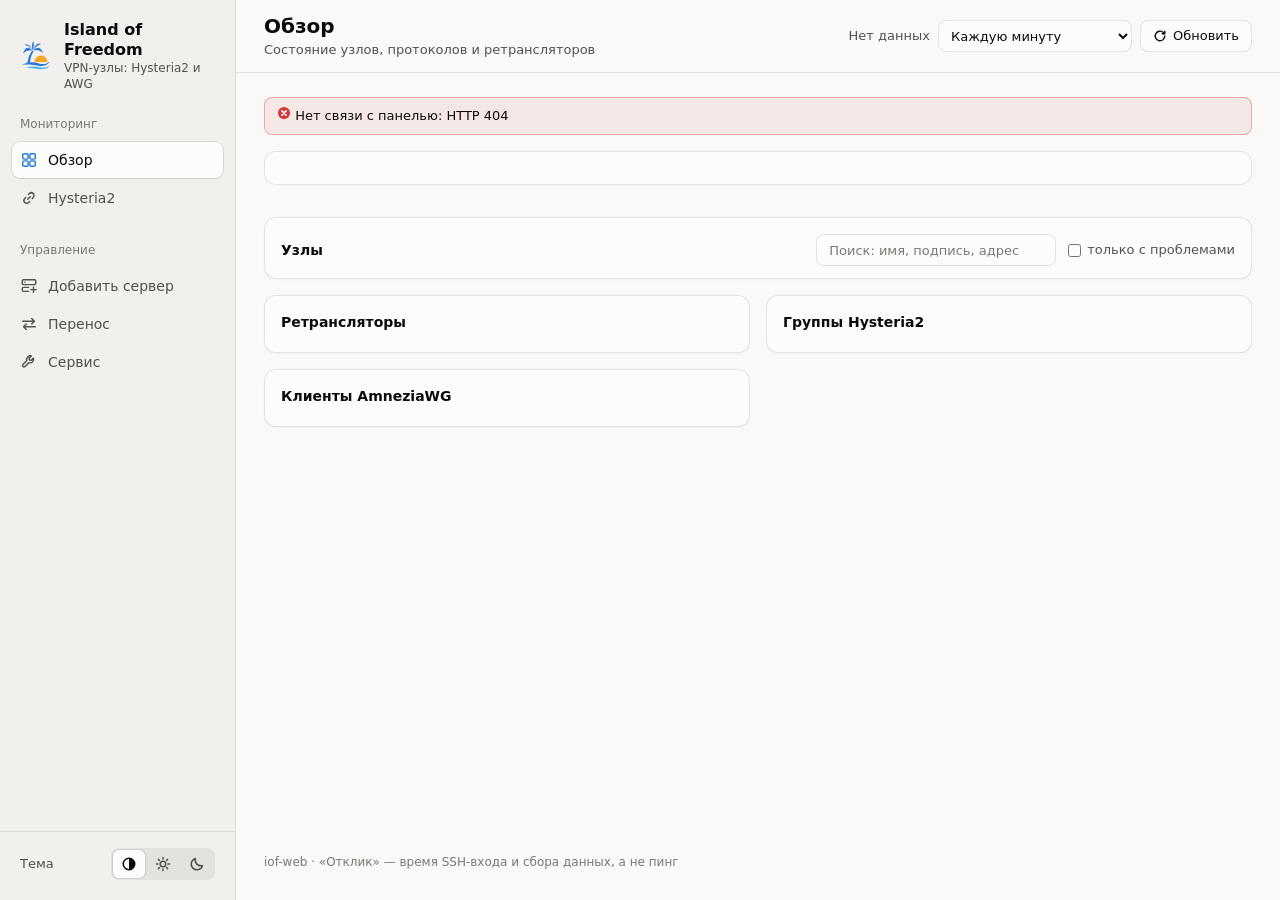
==== web/static/index.html @ ed31f4f3 "iof-web: новый логотип — пальма, солнце и волны Логотип без надписей: пальма на острове, солнце над " ====
<!doctype html>
<html lang="ru">
<head>
  <meta charset="utf-8">
  <meta name="viewport" content="width=device-width, initial-scale=1">
  <title>Island of Freedom</title>
  <link rel="icon" href="favicon.svg" type="image/svg+xml">
  <link rel="stylesheet" href="app.css">
  <script src="common.js"></script>
  <script src="demo.js" defer></script>
  <script src="dashboard.js" defer></script>
</head>
<body>
  <div class="shell">
    <aside id="sidebar" class="sidebar">
      <a class="brand" href="./">
        <svg class="logo" viewBox="0 0 64 64" aria-hidden="true">
          <defs><clipPath id="logo-sky"><rect width="64" height="44"/></clipPath></defs>
          <circle class="logo-sun" cx="42" cy="44" r="13" clip-path="url(#logo-sky)"/>
          <path class="logo-palm" d="M14.4 48C15.8 37.5 18.6 28.5 24.2 21.4L27 22.8C22.2 30 20.2 39 19.6 48ZM25.5 21Q12 8 6 27Q15 18 25.5 21ZM25.5 21Q39 8 46 26Q37 17 25.5 21ZM25.5 21Q16 4 9 10Q19 11 25.5 21ZM25.5 21Q33 3 42 8Q31 12 25.5 21ZM25.5 21Q21 9 27.5 2.5Q28.5 13 25.5 21ZM4 50C16 43 28 44 38 47C46 49.5 54 48 60 43C55 50.5 46 53 37 51.5C27 50 16 48 4 50Z"/>
          <path class="logo-wave" d="M12 56C22 52 32 52.5 41 54.5C48 56 55 55 60 51C56 57 48 59.5 40 58.5C31 57.5 22 55 12 56Z"/>
        </svg>
        <span><b>Island of Freedom</b><small>VPN-узлы: Hysteria2 и AWG</small></span>
      </a>
      <nav class="nav" aria-label="Разделы">
        <p class="nav-label">Мониторинг</p>
        <a href="./" aria-current="page">
          <svg class="nav-ico" viewBox="0 0 20 20" aria-hidden="true"><rect x="3" y="3" width="6" height="6" rx="1.5"/><rect x="11" y="3" width="6" height="6" rx="1.5"/><rect x="3" y="11" width="6" height="6" rx="1.5"/><rect x="11" y="11" width="6" height="6" rx="1.5"/></svg>
          <span>Обзор</span>
        </a>
        <a href="hy2.html">
          <svg class="nav-ico" viewBox="0 0 20 20" aria-hidden="true"><path d="M8.5 11.5l3-3M9.3 6.2l1.1-1.1a3 3 0 0 1 4.3 4.3l-1.1 1.1M10.7 13.8l-1.1 1.1a3 3 0 0 1-4.3-4.3l1.1-1.1"/></svg>
          <span>Hysteria2</span>
        </a>
        <p class="nav-label">Управление</p>
        <a href="add.html">
          <svg class="nav-ico" viewBox="0 0 20 20" aria-hidden="true"><rect x="2.5" y="3" width="15" height="5.5" rx="1.5"/><path d="M9.5 11.5H4A1.5 1.5 0 0 0 2.5 13v1.5A1.5 1.5 0 0 0 4 16h5.5M15 11v6M12 14h6M5.5 5.75h.01"/></svg>
          <span>Добавить сервер</span>
        </a>
        <a href="migrate.html">
          <svg class="nav-ico" viewBox="0 0 20 20" aria-hidden="true"><path d="M3 7h13M13 4l3 3-3 3M17 13H4M7 10l-3 3 3 3"/></svg>
          <span>Перенос</span>
          <span id="nav-migrate" class="nav-badge" hidden></span>
        </a>
        <a href="service.html">
          <svg class="nav-ico" viewBox="0 0 20 20" aria-hidden="true"><path d="M12.6 3.3a4 4 0 0 0-5 5.1l-4.3 4.3a1.6 1.6 0 0 0 2.3 2.3l4.3-4.3a4 4 0 0 0 5.1-5l-2.4 2.4-2.1-.3-.3-2.1z"/></svg>
          <span>Сервис</span>
        </a>
      </nav>
      <div class="side-foot">
        <p id="demo-chip" class="demo-chip" hidden>Демо-режим: данные выдуманы, сервер не нужен</p>
        <div class="theme-row">
          <span id="theme-label">Тема</span>
          <div class="theme" role="group" aria-labelledby="theme-label">
            <button type="button" data-set-theme="auto" title="Как в системе" aria-label="Как в системе"><svg viewBox="0 0 16 16" aria-hidden="true"><circle cx="8" cy="8" r="5.75"/><path class="fill" d="M8 2.25a5.75 5.75 0 0 1 0 11.5z"/></svg></button>
            <button type="button" data-set-theme="light" title="Светлая" aria-label="Светлая"><svg viewBox="0 0 16 16" aria-hidden="true"><circle cx="8" cy="8" r="2.75"/><path d="M8 1.5v1.5M8 13v1.5M1.5 8H3M13 8h1.5M3.4 3.4l1.06 1.06M11.54 11.54l1.06 1.06M3.4 12.6l1.06-1.06M11.54 4.46l1.06-1.06"/></svg></button>
            <button type="button" data-set-theme="dark" title="Тёмная" aria-label="Тёмная"><svg viewBox="0 0 16 16" aria-hidden="true"><path d="M13.5 9.6A5.75 5.75 0 0 1 6.4 2.5a5.75 5.75 0 1 0 7.1 7.1z"/></svg></button>
          </div>
        </div>
      </div>
    </aside>

    <div class="content">
      <header class="page-head">
        <button id="menu-btn" class="btn menu-btn" type="button" aria-controls="sidebar" aria-expanded="false" aria-label="Меню">
          <svg viewBox="0 0 16 16" aria-hidden="true"><path d="M2.5 4h11M2.5 8h11M2.5 12h11" fill="none" stroke="currentColor" stroke-width="1.6" stroke-linecap="round"/></svg>
        </button>
        <div class="page-title">
          <h1>Обзор</h1>
          <p>Состояние узлов, протоколов и ретрансляторов</p>
        </div>
        <div class="controls">
          <span id="stamp" class="stamp" aria-live="polite">Загрузка…</span>
          <label class="select">
            <span class="sr-only">Автообновление</span>
            <select id="auto">
              <option value="0">Автообновление выкл.</option>
              <option value="30">Каждые 30 с</option>
              <option value="60">Каждую минуту</option>
              <option value="300">Каждые 5 мин</option>
            </select>
          </label>
          <button id="refresh" class="btn" type="button">
            <svg viewBox="0 0 16 16" aria-hidden="true"><path d="M13.5 8a5.5 5.5 0 1 1-1.6-3.9M13.5 2.5v3h-3" fill="none" stroke="currentColor" stroke-width="1.6" stroke-linecap="round" stroke-linejoin="round"/></svg>
            <span>Обновить</span>
          </button>
        </div>
      </header>

      <main>
        <div id="alert" class="alert" role="alert" hidden></div>
        <div id="migrate-banner" class="note warn banner" role="status" hidden></div>

        <section id="health" class="health" aria-live="polite"></section>

        <section id="kpis" class="kpis" aria-label="Сводка"></section>

        <section class="card">
          <div class="card-head">
            <h2>Узлы <span id="nodes-count" class="count"></span></h2>
            <div class="filters">
              <input id="q" type="search" placeholder="Поиск: имя, подпись, адрес" aria-label="Поиск узлов">
              <label class="check"><input id="onlybad" type="checkbox"> только с проблемами</label>
            </div>
          </div>
          <div class="table-wrap">
            <table class="nodes">
              <thead>
                <tr>
                  <th>Узел</th>
                  <th>Адрес</th>
                  <th>Hysteria2</th>
                  <th>AmneziaWG</th>
                  <th class="col-meter">ЦП</th>
                  <th class="col-meter">Память</th>
                  <th class="col-meter">Диск</th>
                  <th>Работает</th>
                  <th class="num">Отклик</th>
                </tr>
              </thead>
              <tbody id="nodes"></tbody>
            </table>
          </div>
          <p id="nodes-empty" class="empty" hidden></p>
        </section>

        <div class="grid3">
          <section class="card">
            <div class="card-head"><h2>Ретрансляторы <span id="relays-count" class="count"></span></h2></div>
            <div id="relays" class="list"></div>
          </section>
          <section class="card">
            <div class="card-head"><h2>Группы Hysteria2 <span id="hy2-count" class="count"></span></h2></div>
            <div id="hy2" class="list"></div>
          </section>
          <section class="card">
            <div class="card-head"><h2>Клиенты AmneziaWG <span id="awg-count" class="count"></span></h2></div>
            <div id="awg" class="list"></div>
          </section>
        </div>
      </main>

      <footer class="foot">
        iof-web · «Отклик» — время SSH-входа и сбора данных, а не пинг
      </footer>
    </div>
  </div>
</body>
</html>
---- web/static/app.css ----
/* Цвета: светлая и тёмная тема по настройке системы или по выбору в меню (data-theme на <html>,
   ставит common.js). Поверхности нейтральные, цвет несут статусы и одна акцентная кнопка */
:root {
  color-scheme: light;
  --page: #f9f9f7;
  --surface: #fcfcfb;
  --surface-2: #f3f2ee;
  --side: #f1f0ec;
  --side-on: #fcfcfb;
  --ink: #0b0b0b;
  --ink-2: #52514e;
  --muted: #7a7873;
  --grid: #e1e0d9;
  --axis: #c3c2b7;
  --ring: rgba(11, 11, 11, 0.10);
  --accent: #2a78d6;
  --track: #ebeae5;
  --meter: #7a7873;
  --good: #16a34a;
  --warn: #c98a0b;
  --crit: #d03b3b;
  --good-bg: rgba(22, 163, 74, 0.09);
  --warn-bg: rgba(250, 178, 25, 0.16);
  --crit-bg: rgba(208, 59, 59, 0.09);
  --shadow: 0 1px 2px rgba(11, 11, 11, 0.04);
  --mono: ui-monospace, "Cascadia Mono", "SFMono-Regular", Consolas, monospace;
  /* Одна кривая для всех переходов */
  --ease: cubic-bezier(0.22, 1, 0.36, 1);
  /* Терминал на странице узла тёмный в обеих темах, как окно PuTTY. Цвета берёт term.js */
  --term-bg: #0d0d0d;
  --term-fg: #f0efec;
  --term-cursor: #f0efec;
  --term-sel: rgba(57, 135, 229, 0.4);
  /* Логотип: пальма и верхняя волна — --accent, солнце и нижняя волна одинаковы в обеих темах */
  --logo-sun: #f5a623;
  --logo-wave: #5ab4f0;
  /* Каркас: ширина бокового меню, поля и ширина содержимого */
  --side-w: 236px;
  --gutter: 28px;
  --wrap: 1384px;
}
@media (prefers-color-scheme: dark) {
  :root:not([data-theme="light"]) {
    color-scheme: dark;
    --page: #0d0d0d;
    --surface: #1a1a19;
    --surface-2: #222220;
    --side: #131312;
    --side-on: #262624;
    --ink: #f0efec;
    --ink-2: #c3c2b7;
    --muted: #8f8d87;
    --grid: #2c2c2a;
    --axis: #383835;
    --ring: rgba(255, 255, 255, 0.10);
    --accent: #3987e5;
    --track: #2c2c2a;
    --meter: #8f8d87;
    --good: #4cc38a;
    --warn: #f0b429;
    --crit: #e5484d;
    --good-bg: rgba(76, 195, 138, 0.12);
    --warn-bg: rgba(240, 180, 41, 0.12);
    --crit-bg: rgba(229, 72, 77, 0.14);
    --shadow: none;
  }
}
:root[data-theme="dark"] {
  color-scheme: dark;
  --page: #0d0d0d;
  --surface: #1a1a19;
  --surface-2: #222220;
  --side: #131312;
  --side-on: #262624;
  --ink: #f0efec;
  --ink-2: #c3c2b7;
  --muted: #8f8d87;
  --grid: #2c2c2a;
  --axis: #383835;
  --ring: rgba(255, 255, 255, 0.10);
  --accent: #3987e5;
  --track: #2c2c2a;
  --meter: #8f8d87;
  --good: #4cc38a;
  --warn: #f0b429;
  --crit: #e5484d;
  --good-bg: rgba(76, 195, 138, 0.12);
  --warn-bg: rgba(240, 180, 41, 0.12);
  --crit-bg: rgba(229, 72, 77, 0.14);
  --shadow: none;
}

* { box-sizing: border-box; }
/* hidden должен скрывать и элементы, которым задан display */
[hidden] { display: none !important; }
html { -webkit-text-size-adjust: 100%; }
body {
  margin: 0;
  background: var(--page);
  color: var(--ink);
  font: 14px/20px system-ui, -apple-system, "Segoe UI", Roboto, sans-serif;
}
h1, h2, p { margin: 0; }
code, .mono { font-family: var(--mono); font-size: 12px; }
.sr-only {
  position: absolute; width: 1px; height: 1px; overflow: hidden;
  clip: rect(0 0 0 0); white-space: nowrap;
}

/* Каркас: боковое меню слева, справа шапка страницы, содержимое и подвал */
.shell { display: grid; grid-template-columns: var(--side-w) minmax(0, 1fr); min-height: 100vh; }
.content { display: flex; flex-direction: column; min-width: 0; }

/* Боковое меню: логотип, иконки пунктов, подписи разделов и «Тема» начинаются на 20px от края */
.sidebar {
  position: sticky; top: 0; height: 100vh; overflow-y: auto;
  display: flex; flex-direction: column;
  background: var(--side);
  border-right: 1px solid var(--ring);
}
.brand {
  display: flex; align-items: center; gap: 12px;
  padding: 20px 20px 12px;
  color: inherit; text-decoration: none;
}
.logo { width: 32px; height: 32px; flex: none; }
.logo-palm { fill: var(--accent); }
.logo-sun { fill: var(--logo-sun); }
.logo-wave { fill: var(--logo-wave); }
.brand b { display: block; font-size: 16px; font-weight: 600; line-height: 20px; }
.brand small { display: block; font-size: 12px; line-height: 16px; color: var(--ink-2); }

.nav { display: flex; flex-direction: column; gap: 2px; padding: 0 12px 12px; }
.nav-label { padding: 24px 8px 8px; font-size: 12px; line-height: 16px; font-weight: 500; color: var(--muted); }
.nav-label:first-child { padding-top: 12px; }
.nav a {
  display: flex; align-items: center; gap: 10px;
  min-height: 36px; padding: 0 8px; border-radius: 8px;
  color: var(--ink-2); text-decoration: none; font-weight: 500;
  transition: background-color 0.12s var(--ease), color 0.12s var(--ease);
}
.nav a:hover { background: color-mix(in srgb, var(--ink) 5%, transparent); color: var(--ink); }
.nav a[aria-current] { background: var(--side-on); color: var(--ink); box-shadow: 0 0 0 1px var(--ring), var(--shadow); }
.nav-ico {
  width: 18px; height: 18px; flex: none;
  fill: none; stroke: currentColor; stroke-width: 1.6; stroke-linecap: round; stroke-linejoin: round;
}
.nav a[aria-current] .nav-ico { color: var(--accent); }
/* Отметка у пункта меню, например «идёт» у переноса */
.nav-badge {
  margin-left: auto; padding: 0 6px; border-radius: 4px;
  font-size: 12px; font-weight: 500; line-height: 20px; white-space: nowrap;
  background: var(--warn-bg); color: var(--ink);
  border: 1px solid color-mix(in srgb, var(--warn) 45%, transparent);
}

.side-foot { margin-top: auto; padding: 16px 20px 20px; border-top: 1px solid var(--ring); display: grid; gap: 12px; }
.demo-chip {
  padding: 8px 12px; border-radius: 8px; font-size: 12px; line-height: 16px; color: var(--ink-2);
  background: var(--surface); border: 1px solid var(--ring);
}
.theme-row { display: flex; align-items: center; justify-content: space-between; gap: 8px; font-size: 13px; color: var(--ink-2); }
.theme { display: inline-flex; gap: 2px; padding: 2px; border-radius: 8px; background: color-mix(in srgb, var(--ink) 6%, transparent); }
.theme button {
  display: grid; place-items: center; width: 32px; height: 28px; padding: 0;
  border: 0; border-radius: 6px; background: none; color: var(--ink-2); cursor: pointer;
  transition: background-color 0.12s var(--ease), color 0.12s var(--ease);
}
.theme button:hover { color: var(--ink); }
.theme button[aria-pressed="true"] { background: var(--surface); color: var(--ink); box-shadow: 0 0 0 1px var(--ring); }
.theme svg { width: 16px; height: 16px; fill: none; stroke: currentColor; stroke-width: 1.5; stroke-linecap: round; stroke-linejoin: round; }
.theme svg .fill { fill: currentColor; stroke: none; }

/* Шапка страницы: заголовок и действия, на узком экране ещё кнопка меню */
.page-head {
  position: sticky; top: 0; z-index: 5;
  display: flex; align-items: center; gap: 12px 20px; flex-wrap: wrap;
  padding: 12px max(var(--gutter), calc((100% - var(--wrap)) / 2));
  background: var(--page);
  border-bottom: 1px solid var(--ring);
}
.page-title { margin-right: auto; min-width: 0; }
.page-title h1 { font-size: 20px; font-weight: 600; line-height: 28px; }
.page-title p { font-size: 13px; color: var(--ink-2); }
.controls { display: flex; align-items: center; gap: 8px; flex-wrap: wrap; }
.scrim { display: none; }
.stamp { font-size: 13px; color: var(--ink-2); font-variant-numeric: tabular-nums; }

select, input[type="search"], .btn {
  height: 32px;
  border: 1px solid var(--ring);
  border-radius: 8px;
  background: var(--surface);
  color: var(--ink);
  font: inherit;
  font-size: 13px;
}
select { padding: 0 8px; }
input[type="search"] { padding: 0 12px; width: 240px; max-width: 100%; }
input[type="search"]::placeholder { color: var(--muted); }
.btn {
  display: inline-flex; align-items: center; gap: 6px;
  padding: 0 12px; cursor: pointer; font-weight: 500;
  transition: background-color 0.12s var(--ease), border-color 0.12s var(--ease), transform 0.12s var(--ease);
}
.btn svg { width: 14px; height: 14px; }
.btn:hover { background: var(--surface-2); }
.btn:active:not(:disabled) { transform: scale(0.98); }
.btn[aria-busy="true"] svg { animation: spin 0.9s linear infinite; }
.btn[aria-busy="true"] { cursor: progress; }
@keyframes spin { to { transform: rotate(360deg); } }
:focus-visible { outline: 2px solid var(--accent); outline-offset: 2px; }
/* Кнопка меню видна только на узком экране, там меню выезжает слева */
.menu-btn { display: none; width: 32px; padding: 0; justify-content: center; }
.menu-btn svg { width: 16px; height: 16px; }

/* Раскладки внутри main подстраиваются под его ширину (container queries внизу файла),
   а не под ширину окна: место занимает ещё и боковое меню */
main {
  container: content / inline-size;
  flex: 1;
  width: 100%; max-width: calc(var(--wrap) + 2 * var(--gutter));
  margin: 0 auto;
  padding: 24px var(--gutter) 8px;
  display: flex; flex-direction: column; gap: 16px;
}

.card {
  background: var(--surface);
  border: 1px solid var(--ring);
  border-radius: 12px;
  box-shadow: var(--shadow);
  min-width: 0;
}
.card-head {
  display: flex; align-items: center; justify-content: space-between; gap: 8px 16px;
  flex-wrap: wrap;
  padding: 16px 16px 12px;
}
.card h2 { font-size: 14px; font-weight: 600; }
.count { color: var(--muted); font-weight: 400; margin-left: 4px; font-variant-numeric: tabular-nums; }
.filters { display: flex; align-items: center; gap: 12px; flex-wrap: wrap; }
.check { display: inline-flex; align-items: center; gap: 6px; font-size: 13px; color: var(--ink-2); cursor: pointer; }
.check input { margin: 0; accent-color: var(--accent); }

/* Сообщение об ошибке связи с панелью: та же плашка, что .note и .form-error */
.alert {
  padding: 8px 12px;
  border-radius: 8px;
  background: var(--crit-bg);
  border: 1px solid color-mix(in srgb, var(--crit) 35%, transparent);
  font-size: 13px;
}

/* Общее состояние */
.health {
  display: flex; gap: 12px; align-items: flex-start;
  padding: 16px 20px;
  border-radius: 12px;
  border: 1px solid var(--ring);
  background: var(--surface);
}
.health.good { background: var(--good-bg); border-color: color-mix(in srgb, var(--good) 30%, transparent); }
.health.crit { background: var(--crit-bg); border-color: color-mix(in srgb, var(--crit) 35%, transparent); }
.health.warn { background: var(--warn-bg); border-color: color-mix(in srgb, var(--warn) 45%, transparent); }
.health .big-ico { width: 24px; height: 24px; flex: none; }
.health h2 { font-size: 16px; font-weight: 600; line-height: 24px; }
.health .sub { color: var(--ink-2); font-size: 13px; }
.issues { list-style: none; margin: 12px 0 0; padding: 0; display: grid; gap: 4px; }
.issues li { display: flex; gap: 8px; align-items: baseline; }
.issues b { font-weight: 500; }

/* Плитки сводки: подпись, число, пояснение */
.kpis { display: grid; grid-template-columns: repeat(5, minmax(0, 1fr)); gap: 12px; }
.kpi {
  background: var(--surface);
  border: 1px solid var(--ring);
  border-radius: 12px;
  padding: 16px;
  box-shadow: var(--shadow);
  min-width: 0;
  transition: border-color 0.12s var(--ease);
}
.kpi .label { font-size: 13px; color: var(--ink-2); }
.kpi .value { font-size: 28px; font-weight: 500; line-height: 32px; margin-top: 4px; font-variant-numeric: tabular-nums; }
.kpi .value small { font-size: 14px; font-weight: 400; color: var(--ink-2); margin-left: 4px; }
.kpi .sub { font-size: 13px; color: var(--ink-2); margin-top: 4px; }
.kpi .sub + .sub { margin-top: 0; }

/* Статус: иконка + подпись, цвет никогда не один */
.st { display: inline-flex; align-items: center; gap: 6px; white-space: nowrap; }
.ico { width: 14px; height: 14px; flex: none; }
.ico.good { color: var(--good); }
.ico.warn { color: var(--warn); }
.ico.crit { color: var(--crit); }
.ico.none { color: var(--muted); }
.muted { color: var(--muted); }
.sub-line { display: block; font-size: 12px; line-height: 16px; color: var(--ink-2); margin-top: 4px; white-space: nowrap; }

/* Таблица узлов. Крайние колонки с отступом 16px, как заголовок карточки */
.table-wrap { overflow-x: auto; }

table.nodes { width: 100%; border-collapse: collapse; font-variant-numeric: tabular-nums; }
.nodes th {
  text-align: left; font-size: 12px; font-weight: 500; color: var(--ink-2);
  padding: 8px; background: var(--surface-2);
  border-top: 1px solid var(--grid); border-bottom: 1px solid var(--grid);
  white-space: nowrap;
}
.nodes td { padding: 12px 8px; border-bottom: 1px solid var(--grid); vertical-align: top; }
.nodes th:first-child, .nodes td:first-child { padding-left: 16px; }
.nodes th:last-child, .nodes td:last-child { padding-right: 16px; }
.nodes tbody tr:last-child td { border-bottom: 0; }
.nodes tbody tr:hover td { background: color-mix(in srgb, var(--surface-2) 60%, transparent); }
.nodes tr.is-crit td:first-child { box-shadow: inset 3px 0 0 var(--crit); }
.nodes tr.is-warn td:first-child { box-shadow: inset 3px 0 0 var(--warn); }
.nodes .num { text-align: right; }
.nodes .col-meter { width: 112px; }
.node-name { font-weight: 500; }
.node-cell { display: flex; gap: 8px; align-items: flex-start; }
.node-cell .ico { margin-top: 3px; }
.offline { color: var(--ink-2); }

/* Полоска ЦП, памяти, диска: в норме нейтральная, цвет только у внимания и проблемы */
.meter { min-width: 92px; }
.meter .top { display: flex; align-items: center; gap: 4px; font-weight: 500; }
.meter .top .ico { width: 12px; height: 12px; }
.track { height: 6px; border-radius: 3px; background: var(--track); margin-top: 4px; overflow: hidden; }
.track i { display: block; height: 100%; border-radius: 3px; background: var(--meter); min-width: 2px; }
.track i.warn { background: var(--warn); }
.track i.crit { background: var(--crit); }

.empty { padding: 16px; color: var(--ink-2); font-size: 13px; }
.empty code { background: var(--surface-2); padding: 1px 4px; border-radius: 4px; }

/* Нижние списки */
.grid3 { display: grid; grid-template-columns: repeat(3, minmax(0, 1fr)); gap: 16px; align-items: start; }
.list { padding: 0 16px 8px; }
.list .item { padding: 12px 0; border-top: 1px solid var(--grid); }
.item-head { display: flex; justify-content: space-between; align-items: baseline; gap: 8px; }
.item-title { font-weight: 500; overflow-wrap: anywhere; }
.item-meta { font-size: 12px; color: var(--muted); white-space: nowrap; font-variant-numeric: tabular-nums; }
.route { display: grid; grid-template-columns: auto 1fr; gap: 4px 12px; margin-top: 8px; font-size: 13px; }
.route .proto { color: var(--ink-2); font-weight: 500; font-size: 12px; padding-top: 1px; }
.route .path { font-family: var(--mono); font-size: 12px; overflow-wrap: anywhere; }
.route .arrow { color: var(--muted); padding: 0 4px; }
.chips { display: flex; flex-wrap: wrap; gap: 4px; margin-top: 8px; }
/* Метки: нейтральные, с небольшим скруглением. .tag — то же самое внутри строки */
.chip, .tag {
  font-size: 12px; line-height: 18px; padding: 0 6px; border-radius: 4px;
  background: var(--surface-2); color: var(--ink-2); border: 1px solid var(--grid);
}
.list .empty { padding: 4px 0 12px; border-top: 0; }

a.kpi-link, a.item-link { color: inherit; text-decoration: none; display: block; }
a.kpi-link:hover { border-color: color-mix(in srgb, var(--ink) 24%, transparent); }
a.item-link:hover .item-title { color: var(--accent); }

.btn.primary { background: var(--accent); border-color: transparent; color: #fff; }
.btn.primary:hover { background: color-mix(in srgb, var(--accent) 88%, #000); }
.btn:disabled { opacity: 0.5; cursor: default; }
.btn.small { height: 28px; padding: 0 10px; font-size: 12px; }
.card-note { font-size: 13px; color: var(--ink-2); }

/* Страница Hysteria2 */
.hy2-layout { display: grid; grid-template-columns: minmax(240px, 300px) minmax(0, 1fr); gap: 16px; align-items: start; }
.group-list { padding: 0 8px 8px; display: grid; gap: 2px; }
.group-list .empty { padding: 4px 8px 12px; }
/* Выбранная группа — ступень поверхности и тонкая рамка, как активный пункт меню */
.group-item {
  display: block; padding: 8px; border-radius: 8px;
  color: inherit; text-decoration: none;
  transition: background-color 0.12s var(--ease);
}
.group-item:hover { background: var(--surface-2); }
.group-item[aria-current="true"] { background: var(--surface-2); box-shadow: 0 0 0 1px var(--ring); }
.group-item .item-title { display: inline-flex; align-items: center; gap: 4px; }

.group-detail .card-head { align-items: flex-start; }
.actions { display: flex; align-items: center; gap: 12px; flex-wrap: wrap; }
.note {
  display: flex; gap: 8px; align-items: flex-start;
  margin: 0 16px 12px; padding: 8px 12px; border-radius: 8px; font-size: 13px;
}
.note .ico { margin-top: 3px; }
.note.warn { background: var(--warn-bg); border: 1px solid color-mix(in srgb, var(--warn) 45%, transparent); }
.note code { background: var(--surface); padding: 1px 4px; border-radius: 4px; }
.group-body { display: grid; grid-template-columns: minmax(0, 1fr) auto; gap: 16px; padding: 0 16px; }
.links { list-style: none; margin: 0; padding: 0; min-width: 0; }
.link {
  display: flex; align-items: center; gap: 12px;
  padding: 8px 0; border-top: 1px solid var(--grid);
}
.link-main { flex: 1; min-width: 0; }
.link-title { font-weight: 500; display: flex; align-items: baseline; gap: 8px; flex-wrap: wrap; }
.link-title .mono { font-weight: 400; }
.link-url {
  display: block; margin-top: 2px; font-size: 12px; line-height: 16px; color: var(--ink-2);
  white-space: nowrap; overflow: hidden; text-overflow: ellipsis;
}
.link-actions { display: flex; gap: 8px; flex: none; }
.qr-all { margin: 0; padding-top: 8px; width: 240px; text-align: center; }
.qr-all figcaption { font-size: 12px; color: var(--ink-2); margin-top: 8px; }
/* QR всегда на белом: тёмный фон сканеры читают плохо */
img.qr { display: block; width: 100%; max-width: 240px; height: auto; margin: 0 auto; background: #fff; border-radius: 8px; padding: 8px; }
.qr-placeholder {
  display: grid; place-items: center; min-height: 160px; padding: 16px;
  border: 1px dashed var(--axis); border-radius: 8px; font-size: 13px; color: var(--ink-2); text-align: center;
}
.hint { margin: 0; font-size: 13px; color: var(--ink-2); }
.group-detail > .hint { padding: 12px 16px 16px; }

.cmds { margin: 0; padding: 0 16px 16px; display: grid; grid-template-columns: max-content 1fr; gap: 8px 16px; font-size: 13px; }
.cmds dt { margin: 0; }
.cmds dd { margin: 0; color: var(--ink-2); }

.qr-dialog {
  border: 1px solid var(--ring); border-radius: 12px; padding: 16px;
  background: var(--surface); color: var(--ink); width: min(340px, calc(100vw - 32px));
}
.qr-dialog::backdrop { background: rgba(0, 0, 0, 0.45); }
.qr-dialog-head { display: flex; justify-content: space-between; align-items: center; gap: 8px; margin-bottom: 12px; }
.qr-dialog h2 { font-size: 14px; font-weight: 600; overflow-wrap: anywhere; }
.qr-dialog img.qr { max-width: 280px; }
.qr-dialog .hint { padding: 12px 0 0; text-align: center; }

/* Страница «Добавить сервер» */
.add-layout { display: grid; grid-template-columns: minmax(0, 1.25fr) minmax(0, 1fr); gap: 16px; align-items: start; }
.side { display: grid; gap: 16px; min-width: 0; }
.form fieldset { border: 0; margin: 0; padding: 0 16px 16px; min-width: 0; }
.form legend {
  float: left; width: 100%; padding: 16px 0 12px;
  border-top: 1px solid var(--grid);
  font-size: 13px; font-weight: 600; color: var(--ink-2);
}
.form legend + * { clear: both; }
.form-grid { display: grid; grid-template-columns: repeat(2, minmax(0, 1fr)); gap: 12px 16px; }
.field { min-width: 0; }
.field label { display: block; font-size: 13px; font-weight: 500; margin-bottom: 4px; }
.field input, .field textarea {
  width: 100%; height: 36px; padding: 0 12px;
  border: 1px solid var(--ring); border-radius: 8px;
  background: var(--page); color: var(--ink); font: inherit;
}
.field textarea { height: auto; padding: 8px 12px; font-family: var(--mono); font-size: 12px; resize: vertical; }
.field input::placeholder, .field textarea::placeholder { color: var(--muted); }
.field .hint { margin-top: 4px; font-size: 12px; line-height: 16px; }
.field [aria-invalid="true"] { border-color: var(--crit); }
.field-error { margin: 4px 0 0; font-size: 12px; color: var(--crit); font-weight: 500; }
.input-row { display: flex; gap: 8px; align-items: center; margin-top: 0; }
.input-row input { flex: 1; }
.field textarea + .input-row { margin-top: 8px; align-items: flex-start; }
.file-btn { cursor: pointer; flex: none; }
.seg {
  display: inline-flex; flex-wrap: wrap; gap: 2px; margin-top: 16px; padding: 4px;
  border-radius: 10px; background: var(--surface-2); border: 1px solid var(--ring);
}
.seg label { cursor: pointer; }
.seg input { position: absolute; opacity: 0; pointer-events: none; }
.seg span {
  display: block; padding: 4px 12px; border-radius: 6px; font-size: 13px; font-weight: 500; color: var(--ink-2);
  transition: background-color 0.12s var(--ease), color 0.12s var(--ease);
}
.seg input:checked + span { background: var(--surface); color: var(--ink); box-shadow: 0 0 0 1px var(--ring); }
.seg input:focus-visible + span { outline: 2px solid var(--accent); outline-offset: 1px; }
.auth-pane { margin-top: 12px; }
.note-plain { margin: 12px 0 0; font-size: 13px; color: var(--ink-2); }
.more { margin-top: 12px; }
.more summary { cursor: pointer; font-size: 13px; font-weight: 500; color: var(--ink-2); margin-bottom: 8px; }
.form-error {
  display: flex; gap: 8px; align-items: flex-start; margin: 0 16px 12px; padding: 8px 12px;
  border-radius: 8px; font-size: 13px; background: var(--crit-bg);
  border: 1px solid color-mix(in srgb, var(--crit) 35%, transparent);
}
.form-error .ico { margin-top: 3px; }
.form-actions { display: flex; justify-content: flex-end; gap: 8px; flex-wrap: wrap; padding: 0 16px 16px; }
/* Плашка над содержимым страницы, например о незавершённом переносе управляющего сервера */
.note.banner, .form-error.banner { margin: 0; }
.pad .check + .hint { margin-top: 4px; }
pre.code {
  margin: 8px 0; padding: 8px 12px; border-radius: 8px; background: var(--surface-2);
  font-family: var(--mono); font-size: 12px; white-space: pre-wrap; word-break: break-all;
}
pre.log {
  margin: 0 16px 16px; padding: 8px 12px; min-height: 80px; max-height: 380px; overflow: auto;
  border: 1px solid var(--grid); border-radius: 8px; background: var(--page);
  font-family: var(--mono); font-size: 12px; line-height: 18px; white-space: pre-wrap; overflow-wrap: anywhere;
}
.note.good { background: var(--good-bg); border: 1px solid color-mix(in srgb, var(--good) 30%, transparent); }
.note.crit { background: var(--crit-bg); border: 1px solid color-mix(in srgb, var(--crit) 35%, transparent); }
.note a { color: var(--accent); }
.steps { margin: 0; padding: 0 16px 12px 36px; font-size: 13px; }
.steps li { margin: 4px 0; }
.pad { padding: 0 16px 16px; }
.pad .chips { margin-top: 4px; }
.spinner {
  width: 12px; height: 12px; border-radius: 50%; flex: none;
  border: 2px solid var(--grid); border-top-color: var(--accent); animation: spin 0.8s linear infinite;
}

/* Ссылка на страницу узла из таблиц и списков; строку таблицы можно нажать целиком */
.node-link { color: inherit; text-decoration: none; }
.node-link:hover { color: var(--accent); text-decoration: underline; text-underline-offset: 2px; }
.nodes tr[data-href] { cursor: pointer; }
.page-title p a { color: inherit; }
.page-title p a:hover { color: var(--accent); }

/* Кнопки действий: ряд под содержимым карточки, опасное действие красным */
.btn-row { display: flex; gap: 8px; flex-wrap: wrap; align-items: center; padding: 0 16px 16px; }
.btn.danger { color: var(--crit); }
.btn.danger:hover { background: var(--crit-bg); }
.card.danger-zone { border-color: color-mix(in srgb, var(--crit) 30%, transparent); }

/* Пары «название — значение» */
.kv {
  margin: 0; padding: 0 16px 16px;
  display: grid; grid-template-columns: max-content minmax(0, 1fr); gap: 8px 16px; font-size: 13px;
}
.kv dt { color: var(--ink-2); }
.kv dd { margin: 0; min-width: 0; overflow-wrap: anywhere; }
.kv .meter { max-width: 220px; }

.grid2 { display: grid; grid-template-columns: repeat(2, minmax(0, 1fr)); gap: 16px; align-items: start; }

/* Терминал на странице узла (term.js). Отступ внутри задан у .xterm: его учитывает подгонка
   размера xterm.js, а отступ у .term-box она бы не учла */
.term-target { margin-left: 8px; font-size: 12px; font-weight: 400; color: var(--ink-2); }
.term-box {
  height: 440px; margin: 0 16px; overflow: hidden;
  border: 1px solid var(--ring); border-radius: 8px; background: var(--term-bg);
}
.term-box .xterm { height: 100%; padding: 8px 0 8px 12px; }
.term-hint { padding: 12px 16px 16px; }
.term-card:fullscreen { display: flex; flex-direction: column; border-radius: 0; border: 0; }
.term-card:fullscreen .term-body { flex: 1; min-height: 0; display: flex; flex-direction: column; }
.term-card:fullscreen .term-box { flex: 1; height: auto; min-height: 0; margin-bottom: 16px; }
.term-card:fullscreen .term-hint { display: none; }

/* Форма новой группы в карточке групп */
.inline-form { display: flex; flex-wrap: wrap; gap: 8px; padding: 0 16px 12px; }
.inline-form input {
  flex: 1 1 160px; min-width: 0; height: 32px; padding: 0 12px;
  border: 1px solid var(--ring); border-radius: 8px; background: var(--page); color: var(--ink); font: inherit; font-size: 13px;
}
.inline-form input[aria-invalid="true"] { border-color: var(--crit); }
.inline-form .hint { flex-basis: 100%; }

/* Список задач панели: строка задачи раскрывается в лог */
.jobs { list-style: none; margin: 0; padding: 0 16px 8px; }
.jobs li { border-top: 1px solid var(--grid); }
.jobs summary { display: flex; align-items: center; gap: 8px 16px; flex-wrap: wrap; padding: 12px 0; cursor: pointer; }
.jobs summary .item-title { flex: 1 1 200px; }
.jobs pre.log { margin: 0 0 12px; }
.commits { list-style: none; margin: 0; padding: 0 16px 12px; display: grid; gap: 4px; font-size: 13px; }
.commits code { color: var(--ink-2); margin-right: 8px; }

.toast {
  position: fixed; left: 50%; bottom: 24px; z-index: 20;
  transform: translate(-50%, 8px); opacity: 0; pointer-events: none;
  padding: 8px 16px; border-radius: 8px; font-size: 13px;
  background: var(--ink); color: var(--page);
  transition: opacity 0.18s var(--ease), transform 0.18s var(--ease);
}
.toast.show { opacity: 1; transform: translate(-50%, 0); }

.foot {
  width: 100%; max-width: calc(var(--wrap) + 2 * var(--gutter));
  margin: 0 auto; padding: 12px var(--gutter) 28px; font-size: 12px; color: var(--muted);
}

/* Узкое окно: меню уезжает за левый край и открывается кнопкой в шапке страницы (common.js) */
@media (max-width: 960px) {
  .shell { grid-template-columns: minmax(0, 1fr); }
  .sidebar {
    position: fixed; inset: 0 auto 0 0; z-index: 30; height: auto; width: min(280px, 86vw);
    transform: translateX(-100%); visibility: hidden;
    transition: transform 0.24s var(--ease), visibility 0s linear 0.24s;
  }
  .nav-open .sidebar {
    transform: none; visibility: visible; transition: transform 0.24s var(--ease);
    box-shadow: 0 12px 40px rgba(0, 0, 0, 0.25);
  }
  .scrim {
    display: block; position: fixed; inset: 0; z-index: 25;
    background: rgba(0, 0, 0, 0.4); opacity: 0; pointer-events: none; transition: opacity 0.24s var(--ease);
  }
  .nav-open .scrim { opacity: 1; pointer-events: auto; }
  .menu-btn { display: inline-flex; }
}
@media (max-width: 640px) {
  :root { --gutter: 16px; }
  .page-head { position: static; padding-block: 8px 12px; }
  .page-title h1 { font-size: 18px; line-height: 24px; }
  main { padding-top: 16px; }
  .foot { padding-bottom: 24px; }
  .controls { width: 100%; }
  .stamp { width: 100%; }
}
@media (prefers-reduced-motion: reduce) {
  *, *::before, *::after { transition: none !important; }
  .btn:active:not(:disabled) { transform: none; }
}

/* Узкая область содержимого: плитки и списки в меньше колонок, раскладки в одну колонку,
   таблица узлов в карточки */
@container content (max-width: 1040px) {
  .kpis { grid-template-columns: repeat(3, minmax(0, 1fr)); }
  .grid3 { grid-template-columns: repeat(2, minmax(0, 1fr)); }
}
@container content (max-width: 1000px) {
  .nodes thead { display: none; }
  .nodes, .nodes tbody { display: block; }
  .nodes tr {
    display: grid; grid-template-columns: repeat(3, minmax(0, 1fr)); gap: 12px 16px;
    padding: 16px; border-top: 1px solid var(--grid);
  }
  .nodes tr.is-crit { box-shadow: inset 3px 0 0 var(--crit); }
  .nodes tr.is-warn { box-shadow: inset 3px 0 0 var(--warn); }
  .nodes tr.is-crit td:first-child, .nodes tr.is-warn td:first-child { box-shadow: none; }
  .nodes td, .nodes td:first-child, .nodes td:last-child { padding: 0; border: 0; min-width: 0; }
  .nodes tbody tr:hover td { background: none; }
  .nodes td[data-label]::before {
    content: attr(data-label); display: block;
    font-size: 12px; line-height: 16px; font-weight: 500; color: var(--muted); margin-bottom: 4px;
  }
  .nodes td.cell-node { grid-column: 1 / -1; }
  .nodes td.cell-wide { grid-column: span 3; }
  .nodes td.cell-proto { grid-column: span 1; }
  .nodes .num { text-align: left; }
  .meter { min-width: 0; }
}
@container content (max-width: 900px) {
  .hy2-layout, .add-layout, .grid2 { grid-template-columns: minmax(0, 1fr); }
  .group-body { grid-template-columns: minmax(0, 1fr); }
  .qr-all { width: auto; max-width: 260px; margin: 0 auto 4px; }
}
@container content (max-width: 600px) {
  .kpis { grid-template-columns: repeat(2, minmax(0, 1fr)); gap: 8px; }
  .kpi .value { font-size: 24px; line-height: 28px; }
  .grid3 { grid-template-columns: minmax(0, 1fr); }
  .nodes tr { grid-template-columns: repeat(2, minmax(0, 1fr)); }
  .nodes td.cell-wide { grid-column: 1 / -1; }
  .filters, input[type="search"] { width: 100%; }
  .link { flex-wrap: wrap; }
  .link-actions { width: 100%; }
  .link-actions .btn { flex: 1; justify-content: center; }
  .cmds { grid-template-columns: minmax(0, 1fr); gap: 2px; }
  .cmds dd { margin-bottom: 8px; }
  .form-grid { grid-template-columns: minmax(0, 1fr); }
  .kv { grid-template-columns: minmax(0, 1fr); gap: 2px; }
  .kv dd { margin-bottom: 8px; }
  .seg { display: flex; }
  .seg label { flex: 1; text-align: center; }
  .term-box { height: 360px; margin: 0 8px; }
}
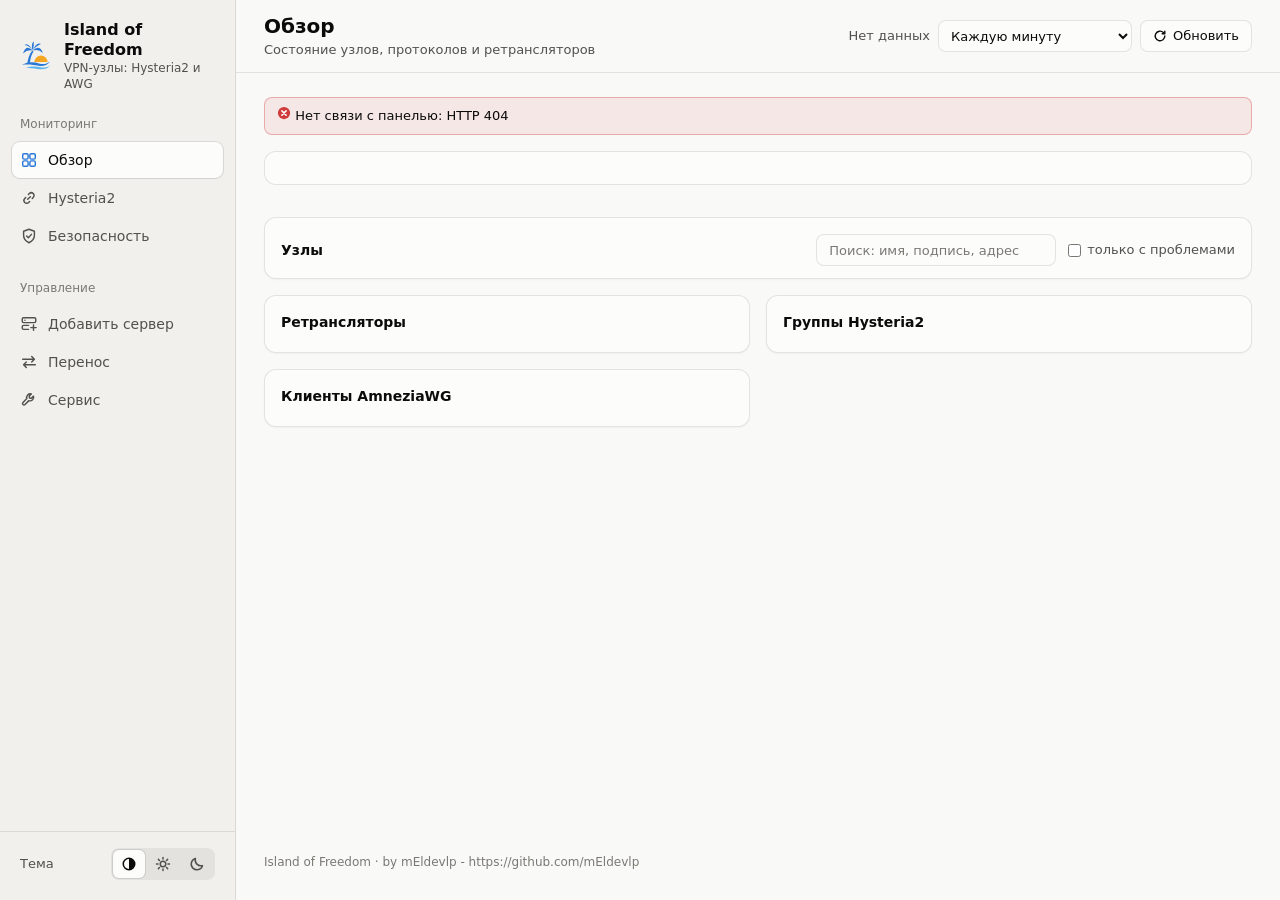
==== commit b23b617d: "iof, iof-web: страница «Безопасность» — аудит сервера и блок «Защита от РКН» iof audit run [server|d" ====
--- a/web/static/index.html
+++ b/web/static/index.html
@@ -31,6 +31,10 @@
         <a href="hy2.html">
           <svg class="nav-ico" viewBox="0 0 20 20" aria-hidden="true"><path d="M8.5 11.5l3-3M9.3 6.2l1.1-1.1a3 3 0 0 1 4.3 4.3l-1.1 1.1M10.7 13.8l-1.1 1.1a3 3 0 0 1-4.3-4.3l1.1-1.1"/></svg>
           <span>Hysteria2</span>
+        </a>
+        <a href="security.html">
+          <svg class="nav-ico" viewBox="0 0 20 20" aria-hidden="true"><path d="M10 2.5l6 2.2v4.5c0 3.7-2.4 6.6-6 8.3-3.6-1.7-6-4.6-6-8.3V4.7zM7.4 10l1.9 1.9 3.4-3.7"/></svg>
+          <span>Безопасность</span>
         </a>
         <p class="nav-label">Управление</p>
         <a href="add.html">
@@ -141,7 +145,7 @@
       </main>
 
       <footer class="foot">
-        iof-web · «Отклик» — время SSH-входа и сбора данных, а не пинг
+        Island of Freedom · by mEldevlp - https://github.com/mEldevlp
       </footer>
     </div>
   </div>
--- a/web/static/app.css
+++ b/web/static/app.css
@@ -545,12 +545,42 @@
 .inline-form input[aria-invalid="true"] { border-color: var(--crit); }
 .inline-form .hint { flex-basis: 100%; }
 
-/* Список задач панели: строка задачи раскрывается в лог */
-.jobs { list-style: none; margin: 0; padding: 0 16px 8px; }
-.jobs li { border-top: 1px solid var(--grid); }
-.jobs summary { display: flex; align-items: center; gap: 8px 16px; flex-wrap: wrap; padding: 12px 0; cursor: pointer; }
+/* Списки с раскрывающимися строками: задачи панели (строка раскрывается в лог) и проверки
+   на странице «Безопасность» */
+.jobs, .checks { list-style: none; margin: 0; padding: 0 16px 8px; }
+.jobs li, .checks li { border-top: 1px solid var(--grid); }
+.jobs summary, .checks summary { display: flex; align-items: center; gap: 8px 16px; flex-wrap: wrap; padding: 12px 0; cursor: pointer; }
 .jobs summary .item-title { flex: 1 1 200px; }
 .jobs pre.log { margin: 0 0 12px; }
+
+/* Страница «Безопасность». Сводка блока — .health внутри карточки. Строка проверки: оценка,
+   название, значение; раскрывается в «почему это важно», значения по узлам и «как исправить».
+   Колонка оценки 112px, содержимое раскрытой строки начинается под названием */
+.card > .health { margin: 0 16px 16px; padding: 12px 16px; border-radius: 8px; }
+.check-group { margin: 0; padding: 8px 16px 8px; font-size: 13px; font-weight: 600; color: var(--ink-2); }
+.checks summary { align-items: baseline; }
+.checks summary .st { flex: 0 0 112px; }
+.checks summary .item-title { flex: 0 1 220px; }
+.check-value { flex: 1 1 280px; min-width: 0; font-size: 13px; color: var(--ink-2); overflow-wrap: anywhere; }
+.check-body { display: grid; gap: 12px; padding: 0 0 16px 128px; font-size: 13px; }
+.check-body p { margin: 0; }
+.check-why { max-width: 760px; color: var(--ink-2); }
+.check-nodes { margin: 0; display: grid; grid-template-columns: max-content minmax(0, 1fr); gap: 8px 16px; }
+.check-nodes dt { font-weight: 500; }
+.check-nodes dd { margin: 0; min-width: 0; overflow-wrap: anywhere; }
+.check-status { display: flex; gap: 6px; align-items: flex-start; }
+.check-status .ico { margin-top: 3px; }
+.check-detail { display: block; margin-top: 4px; font-size: 12px; line-height: 16px; color: var(--ink-2); overflow-wrap: anywhere; }
+.check-facts .check-detail:first-child { margin-top: 0; }
+.fix { display: grid; gap: 4px; min-width: 0; }
+.fix h4 { margin: 0; font-size: 13px; font-weight: 600; }
+.fix h4 .muted { font-weight: 400; margin-left: 4px; }
+/* Команда с кнопкой «Копировать» */
+.cmd { display: flex; gap: 8px; align-items: flex-start; min-width: 0; }
+.cmd pre.code { flex: 1; min-width: 0; margin: 0; }
+.cmd .btn { flex: none; }
+.check-note { display: flex; gap: 6px; align-items: flex-start; margin-top: 4px; }
+.check-note .ico { margin-top: 3px; }
 .commits { list-style: none; margin: 0; padding: 0 16px 12px; display: grid; gap: 4px; font-size: 13px; }
 .commits code { color: var(--ink-2); margin-right: 8px; }
 
@@ -652,4 +682,11 @@
   .seg { display: flex; }
   .seg label { flex: 1; text-align: center; }
   .term-box { height: 360px; margin: 0 8px; }
-}
+  .checks summary .st, .checks summary .item-title { flex: 0 1 auto; }
+  .check-value { flex-basis: 100%; }
+  .check-body { padding-left: 0; }
+  .check-nodes { grid-template-columns: minmax(0, 1fr); gap: 2px; }
+  .check-nodes dd { margin-bottom: 8px; }
+  .cmd { flex-wrap: wrap; }
+  .cmd pre.code { flex-basis: 100%; }
+}
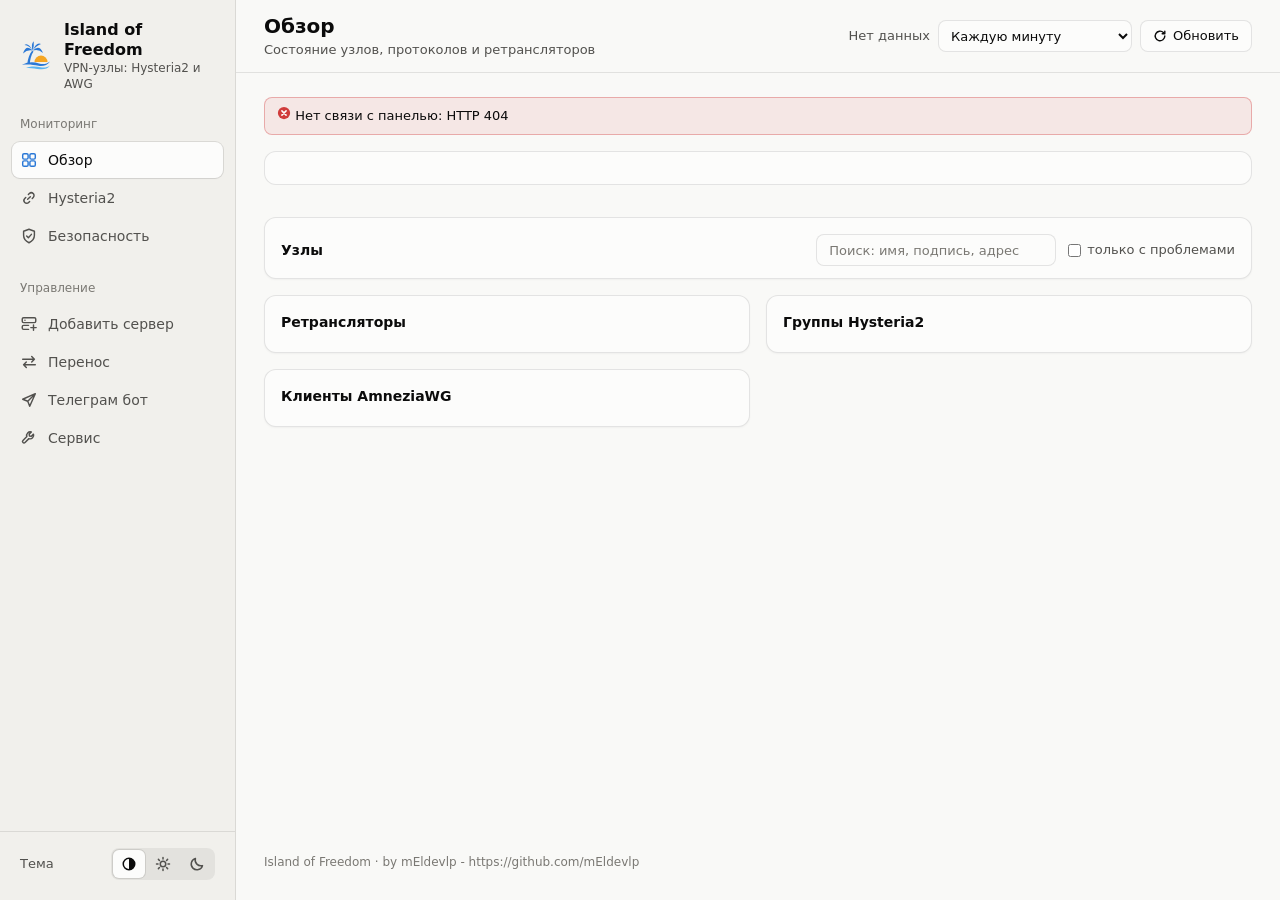
==== commit 720d8e35: "iof-web: Telegram-бот, этап 2 — страница «Телеграм бот» - bot.html + bot.js: выключатель и токен (па" ====
--- a/web/static/index.html
+++ b/web/static/index.html
@@ -45,6 +45,10 @@
           <svg class="nav-ico" viewBox="0 0 20 20" aria-hidden="true"><path d="M3 7h13M13 4l3 3-3 3M17 13H4M7 10l-3 3 3 3"/></svg>
           <span>Перенос</span>
           <span id="nav-migrate" class="nav-badge" hidden></span>
+        </a>
+        <a href="bot.html">
+          <svg class="nav-ico" viewBox="0 0 20 20" aria-hidden="true"><path d="M17 3L3 9.2l5.6 2.2L10.8 17zM8.6 11.4L17 3"/></svg>
+          <span>Телеграм бот</span>
         </a>
         <a href="service.html">
           <svg class="nav-ico" viewBox="0 0 20 20" aria-hidden="true"><path d="M12.6 3.3a4 4 0 0 0-5 5.1l-4.3 4.3a1.6 1.6 0 0 0 2.3 2.3l4.3-4.3a4 4 0 0 0 5.1-5l-2.4 2.4-2.1-.3-.3-2.1z"/></svg>
--- a/web/static/app.css
+++ b/web/static/app.css
@@ -414,13 +414,25 @@
 .cmds dt { margin: 0; }
 .cmds dd { margin: 0; color: var(--ink-2); }
 
-.qr-dialog {
+/* Диалог: QR-код на Hysteria2, подтверждение действий на «Безопасности» и Hysteria2 */
+.dialog {
   border: 1px solid var(--ring); border-radius: 12px; padding: 16px;
-  background: var(--surface); color: var(--ink); width: min(340px, calc(100vw - 32px));
-}
-.qr-dialog::backdrop { background: rgba(0, 0, 0, 0.45); }
-.qr-dialog-head { display: flex; justify-content: space-between; align-items: center; gap: 8px; margin-bottom: 12px; }
-.qr-dialog h2 { font-size: 14px; font-weight: 600; overflow-wrap: anywhere; }
+  background: var(--surface); color: var(--ink); width: min(520px, calc(100vw - 32px));
+}
+.dialog::backdrop { background: rgba(0, 0, 0, 0.45); }
+.dialog-head { display: flex; justify-content: space-between; align-items: center; gap: 8px; margin-bottom: 12px; }
+.dialog h2 { margin: 0; font-size: 14px; font-weight: 600; overflow-wrap: anywhere; }
+.dialog-body { display: grid; gap: 12px; font-size: 13px; }
+.dialog-body p { margin: 0; }
+.dialog-field { display: grid; gap: 4px; font-weight: 500; }
+.dialog-field select { width: 100%; }
+.act-state { display: grid; gap: 0; padding: 8px 12px; border: 1px solid var(--grid); border-radius: 8px; overflow-wrap: anywhere; }
+.act-list { display: grid; gap: 12px; }
+.act-item { display: grid; gap: 8px; justify-items: start; padding-top: 12px; border-top: 1px solid var(--grid); }
+.act-item p { color: var(--ink-2); }
+.dialog-body .note { margin: 0; }
+.dialog-body .btn-row { padding: 0; }
+.qr-dialog { width: min(340px, calc(100vw - 32px)); }
 .qr-dialog img.qr { max-width: 280px; }
 .qr-dialog .hint { padding: 12px 0 0; text-align: center; }
 
@@ -579,10 +591,84 @@
 .cmd { display: flex; gap: 8px; align-items: flex-start; min-width: 0; }
 .cmd pre.code { flex: 1; min-width: 0; margin: 0; }
 .cmd .btn { flex: none; }
+.check-actions { display: flex; flex-wrap: wrap; align-items: center; gap: 8px 12px; }
 .check-note { display: flex; gap: 6px; align-items: flex-start; margin-top: 4px; }
 .check-note .ico { margin-top: 3px; }
+
+/* Проверка с ПК: ожидание отчёта (обратный отсчёт, шаги, мишени по узлам) и слои узла в таблице
+   «с ПК — контроль — итог». Таблица без фона в шапке: она внутри раскрытой строки проверки */
+.probe-wait { display: grid; gap: 12px; margin: 0 16px 16px; padding: 12px 16px; border: 1px solid var(--ring); border-radius: 8px; font-size: 13px; }
+.probe-wait .note { margin: 0; }
+.probe-line { margin: 0; display: flex; align-items: center; gap: 8px; flex-wrap: wrap; }
+.countdown { font-weight: 500; font-variant-numeric: tabular-nums; }
+.probe-steps { margin: 0; padding-left: 20px; display: grid; gap: 8px; }
+.probe-steps li { padding-left: 4px; }
+.probe-steps .cmd { margin-top: 4px; }
+.probe-steps code, .probe-wait .note code { font-family: var(--mono); font-size: 12px; }
+.probe-wait a { color: var(--accent); text-underline-offset: 2px; }
+table.trace { width: 100%; border-collapse: collapse; font-size: 13px; font-variant-numeric: tabular-nums; }
+.trace th { text-align: left; font-size: 12px; font-weight: 500; color: var(--ink-2); padding: 0 12px 8px 0; border-bottom: 1px solid var(--grid); white-space: nowrap; }
+.trace td { padding: 8px 12px 8px 0; border-bottom: 1px solid var(--grid); vertical-align: top; overflow-wrap: anywhere; }
+.trace tbody tr:last-child td { border-bottom: 0; }
+.trace td:first-child { font-weight: 500; white-space: nowrap; }
+.trace td:last-child, .trace th:last-child { padding-right: 0; white-space: nowrap; }
 .commits { list-style: none; margin: 0; padding: 0 16px 12px; display: grid; gap: 4px; font-size: 13px; }
 .commits code { color: var(--ink-2); margin-right: 8px; }
+
+/* Выключатель: checkbox с role="switch". Включённый — цвета --accent, как отмеченная галочка,
+   ручка белая в обеих темах */
+.switch { position: relative; display: inline-flex; align-items: center; gap: 8px; font-size: 13px; font-weight: 500; color: var(--ink-2); cursor: pointer; white-space: nowrap; }
+.switch input { position: absolute; width: 1px; height: 1px; margin: 0; opacity: 0; pointer-events: none; }
+.switch-track {
+  position: relative; flex: none; width: 32px; height: 20px; border-radius: 10px;
+  background: var(--track); box-shadow: inset 0 0 0 1px var(--ring);
+  transition: background-color 0.12s var(--ease);
+}
+.switch-track::after {
+  content: ""; position: absolute; top: 2px; left: 2px; width: 16px; height: 16px; border-radius: 50%;
+  background: #fff; box-shadow: 0 1px 2px rgba(0, 0, 0, 0.25);
+  transition: transform 0.12s var(--ease);
+}
+.switch input:checked + .switch-track { background: var(--accent); box-shadow: none; }
+.switch input:checked + .switch-track::after { transform: translateX(12px); }
+.switch input:focus-visible + .switch-track { outline: 2px solid var(--accent); outline-offset: 2px; }
+.switch input:disabled + .switch-track { opacity: 0.5; }
+.switch:has(input:disabled) { cursor: default; }
+
+/* Страница «Телеграм бот»: настройки строками «текст — выключатель», админы таблицей (шапка как
+   у таблицы узлов), неиспользованные приглашения списком */
+.settings { list-style: none; margin: 0; padding: 0 16px 4px; }
+.settings li { display: flex; justify-content: space-between; align-items: flex-start; gap: 16px; padding: 12px 0; border-top: 1px solid var(--grid); }
+.settings li:first-child { padding-top: 0; border-top: 0; }
+.setting-text { min-width: 0; }
+.setting-text b { font-weight: 500; }
+.setting-text .hint { margin-top: 4px; }
+.time-row { display: flex; flex-wrap: wrap; align-items: center; gap: 8px; margin-top: 8px; font-size: 13px; color: var(--ink-2); }
+.time-row input {
+  height: 32px; padding: 0 8px; border: 1px solid var(--ring); border-radius: 8px;
+  background: var(--page); color: var(--ink); font: inherit; font-size: 13px; font-variant-numeric: tabular-nums;
+}
+.time-row input:disabled { opacity: 0.5; }
+table.admins { width: 100%; border-collapse: collapse; font-size: 13px; font-variant-numeric: tabular-nums; }
+.admins th {
+  text-align: left; font-size: 12px; font-weight: 500; color: var(--ink-2);
+  padding: 8px; background: var(--surface-2);
+  border-top: 1px solid var(--grid); border-bottom: 1px solid var(--grid); white-space: nowrap;
+}
+.admins td { padding: 8px; border-bottom: 1px solid var(--grid); vertical-align: middle; }
+.admins th:first-child, .admins td:first-child { padding-left: 16px; }
+.admins th:last-child, .admins td:last-child { padding-right: 16px; text-align: right; }
+.admins tbody tr:last-child td { border-bottom: 0; }
+.admins .item-title { display: block; }
+.admins .sub-line { margin-top: 0; }
+.admins select { height: 28px; }
+.admins-note { margin: 0 16px 16px; }
+.sub-head { margin: 0; padding: 16px 16px 8px; font-size: 13px; font-weight: 600; color: var(--ink-2); }
+.invites { list-style: none; margin: 0; padding: 0 16px 8px; }
+.invites li { display: flex; flex-wrap: wrap; align-items: center; gap: 8px 12px; padding: 8px 0; border-top: 1px solid var(--grid); font-size: 13px; }
+.invite-when { flex: 1 1 220px; font-variant-numeric: tabular-nums; }
+.dialog-body .seg { margin-top: 0; justify-self: start; }
+.dialog-field pre { font-weight: 400; }
 
 .toast {
   position: fixed; left: 50%; bottom: 24px; z-index: 20;
@@ -689,4 +775,19 @@
   .check-nodes dd { margin-bottom: 8px; }
   .cmd { flex-wrap: wrap; }
   .cmd pre.code { flex-basis: 100%; }
-}
+  .probe-wait { margin: 0 8px 16px; padding: 12px; }
+  .trace thead { display: none; }
+  .trace, .trace tbody, .trace tr, .trace td { display: block; }
+  .trace tr { padding: 8px 0; border-bottom: 1px solid var(--grid); }
+  .trace tbody tr:last-child { border-bottom: 0; }
+  .trace td, .trace td:last-child { padding: 0; border: 0; white-space: normal; }
+  .trace td[data-label]::before { content: attr(data-label) ": "; color: var(--muted); }
+  .trace td:last-child { margin-top: 4px; }
+  .settings li { gap: 12px; }
+  .admins thead { display: none; }
+  .admins, .admins tbody, .admins tr, .admins td { display: block; }
+  .admins tr { display: grid; gap: 8px; padding: 12px 16px; border-top: 1px solid var(--grid); }
+  .admins td, .admins td:first-child, .admins td:last-child { padding: 0; border: 0; text-align: left; }
+  .admins td[data-label] { display: flex; align-items: center; gap: 8px; }
+  .admins td[data-label]::before { content: attr(data-label); flex: 0 0 136px; color: var(--muted); }
+}
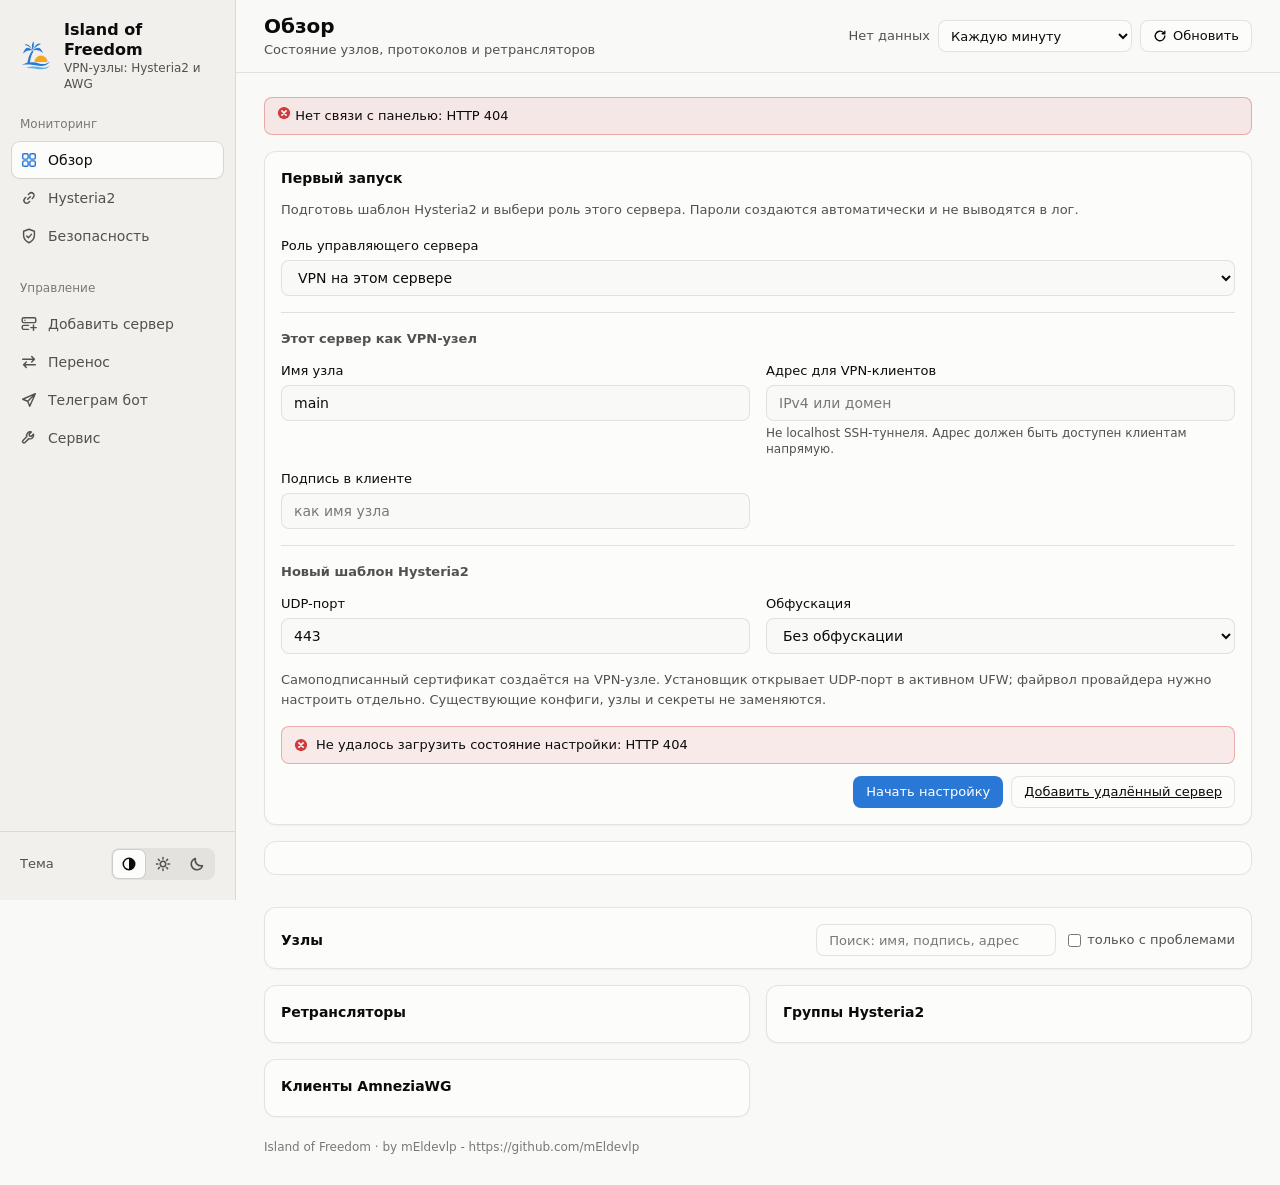
==== commit e9a30a35: "iof: добавить мастер первого запуска Добавить команду iof setup и мастер на Обзоре панели с двумя ре" ====
--- a/web/static/index.html
+++ b/web/static/index.html
@@ -99,6 +99,43 @@
         <div id="alert" class="alert" role="alert" hidden></div>
         <div id="migrate-banner" class="note warn banner" role="status" hidden></div>
 
+        <section id="setup" class="card" hidden>
+          <div class="card-head"><h2>Первый запуск</h2></div>
+          <form id="setup-form" class="form setup-form">
+            <p id="setup-note" class="hint">Подготовь шаблон Hysteria2 и выбери роль этого сервера. Пароли создаются автоматически и не выводятся в лог.</p>
+            <div class="field">
+              <label for="setup-mode">Роль управляющего сервера</label>
+              <select id="setup-mode">
+                <option value="local">VPN на этом сервере</option>
+                <option value="template-only">Только управление, VPN на удалённых узлах</option>
+              </select>
+            </div>
+            <fieldset id="setup-local">
+              <legend>Этот сервер как VPN-узел</legend>
+              <div class="form-grid">
+                <div class="field"><label for="setup-name">Имя узла</label><input id="setup-name" value="main" maxlength="40" spellcheck="false"></div>
+                <div class="field"><label for="setup-addr">Адрес для VPN-клиентов</label><input id="setup-addr" placeholder="IPv4 или домен" maxlength="253" spellcheck="false"><p class="hint">Не localhost SSH-туннеля. Адрес должен быть доступен клиентам напрямую.</p></div>
+                <div class="field"><label for="setup-title">Подпись в клиенте</label><input id="setup-title" maxlength="64" placeholder="как имя узла"></div>
+              </div>
+            </fieldset>
+            <fieldset id="setup-template">
+              <legend>Новый шаблон Hysteria2</legend>
+              <div class="form-grid">
+                <div class="field"><label for="setup-port">UDP-порт</label><input id="setup-port" value="443" inputmode="numeric"></div>
+                <div class="field"><label for="setup-obfs">Обфускация</label><select id="setup-obfs"><option value="none">Без обфускации</option><option value="salamander">Salamander</option></select></div>
+              </div>
+            </fieldset>
+            <p class="hint">Самоподписанный сертификат создаётся на VPN-узле. Установщик открывает UDP-порт в активном UFW; файрвол провайдера нужно настроить отдельно. Существующие конфиги, узлы и секреты не заменяются.</p>
+            <div id="setup-error" class="form-error" role="alert" hidden></div>
+            <div class="form-actions"><button id="setup-submit" class="btn primary" type="submit">Начать настройку</button><a class="btn" href="add.html">Добавить удалённый сервер</a></div>
+          </form>
+        </section>
+        <section id="job" class="card" hidden>
+          <div class="card-head"><h2 id="job-title">Первоначальная настройка</h2><span id="job-state"></span></div>
+          <div id="job-result"></div>
+          <pre id="job-log" class="log" aria-live="polite"></pre>
+        </section>
+        <div id="overview-content">
         <section id="health" class="health" aria-live="polite"></section>
 
         <section id="kpis" class="kpis" aria-label="Сводка"></section>
@@ -146,6 +183,7 @@
             <div id="awg" class="list"></div>
           </section>
         </div>
+        </div>
       </main>
 
       <footer class="foot">
--- a/web/static/app.css
+++ b/web/static/app.css
@@ -182,6 +182,14 @@
 .page-title { margin-right: auto; min-width: 0; }
 .page-title h1 { font-size: 20px; font-weight: 600; line-height: 28px; }
 .page-title p { font-size: 13px; color: var(--ink-2); }
+.node-heading { display: flex; align-items: center; gap: 8px; width: fit-content; max-width: 100%; }
+.node-heading h1 { overflow-wrap: anywhere; min-width: 0; }
+.rename-open { opacity: 0; flex-shrink: 0; }
+.node-heading:hover .rename-open, .node-heading:focus-within .rename-open { opacity: 1; }
+.rename-form { max-width: 480px; }
+.rename-row { display: flex; flex-wrap: wrap; align-items: center; gap: 8px; }
+.rename-row input { flex: 1 1 180px; min-width: 0; }
+@media (hover: none) { .rename-open { opacity: 1; } }
 .controls { display: flex; align-items: center; gap: 8px; flex-wrap: wrap; }
 .scrim { display: none; }
 .stamp { font-size: 13px; color: var(--ink-2); font-variant-numeric: tabular-nums; }
@@ -216,6 +224,15 @@
 
 /* Раскладки внутри main подстраиваются под его ширину (container queries внизу файла),
    а не под ширину окна: место занимает ещё и боковое меню */
+/* Мастер первого запуска использует те же поля, что добавление сервера. */
+#overview-content { display: flex; flex-direction: column; gap: 16px; }
+.setup-form > .field, .setup-form > .hint { margin: 0 16px 16px; }
+.setup-form select {
+  width: 100%; min-height: 36px; padding: 8px 12px;
+  border: 1px solid var(--ring); border-radius: 8px;
+  background: var(--page); color: var(--ink); font: inherit;
+}
+
 main {
   container: content / inline-size;
   flex: 1;
@@ -663,7 +680,9 @@
 .admins .sub-line { margin-top: 0; }
 .admins select { height: 28px; }
 .admins-note { margin: 0 16px 16px; }
-.sub-head { margin: 0; padding: 16px 16px 8px; font-size: 13px; font-weight: 600; color: var(--ink-2); }
+/* Уведомления: та же таблица, что у админов, галочки типов по центру колонок */
+.notify th:not(:first-child), .notify td:not(:first-child) { text-align: center; }
+.notify input[type="checkbox"] { width: 16px; height: 16px; margin: 0; vertical-align: middle; accent-color: var(--accent); }.sub-head { margin: 0; padding: 16px 16px 8px; font-size: 13px; font-weight: 600; color: var(--ink-2); }
 .invites { list-style: none; margin: 0; padding: 0 16px 8px; }
 .invites li { display: flex; flex-wrap: wrap; align-items: center; gap: 8px 12px; padding: 8px 0; border-top: 1px solid var(--grid); font-size: 13px; }
 .invite-when { flex: 1 1 220px; font-variant-numeric: tabular-nums; }
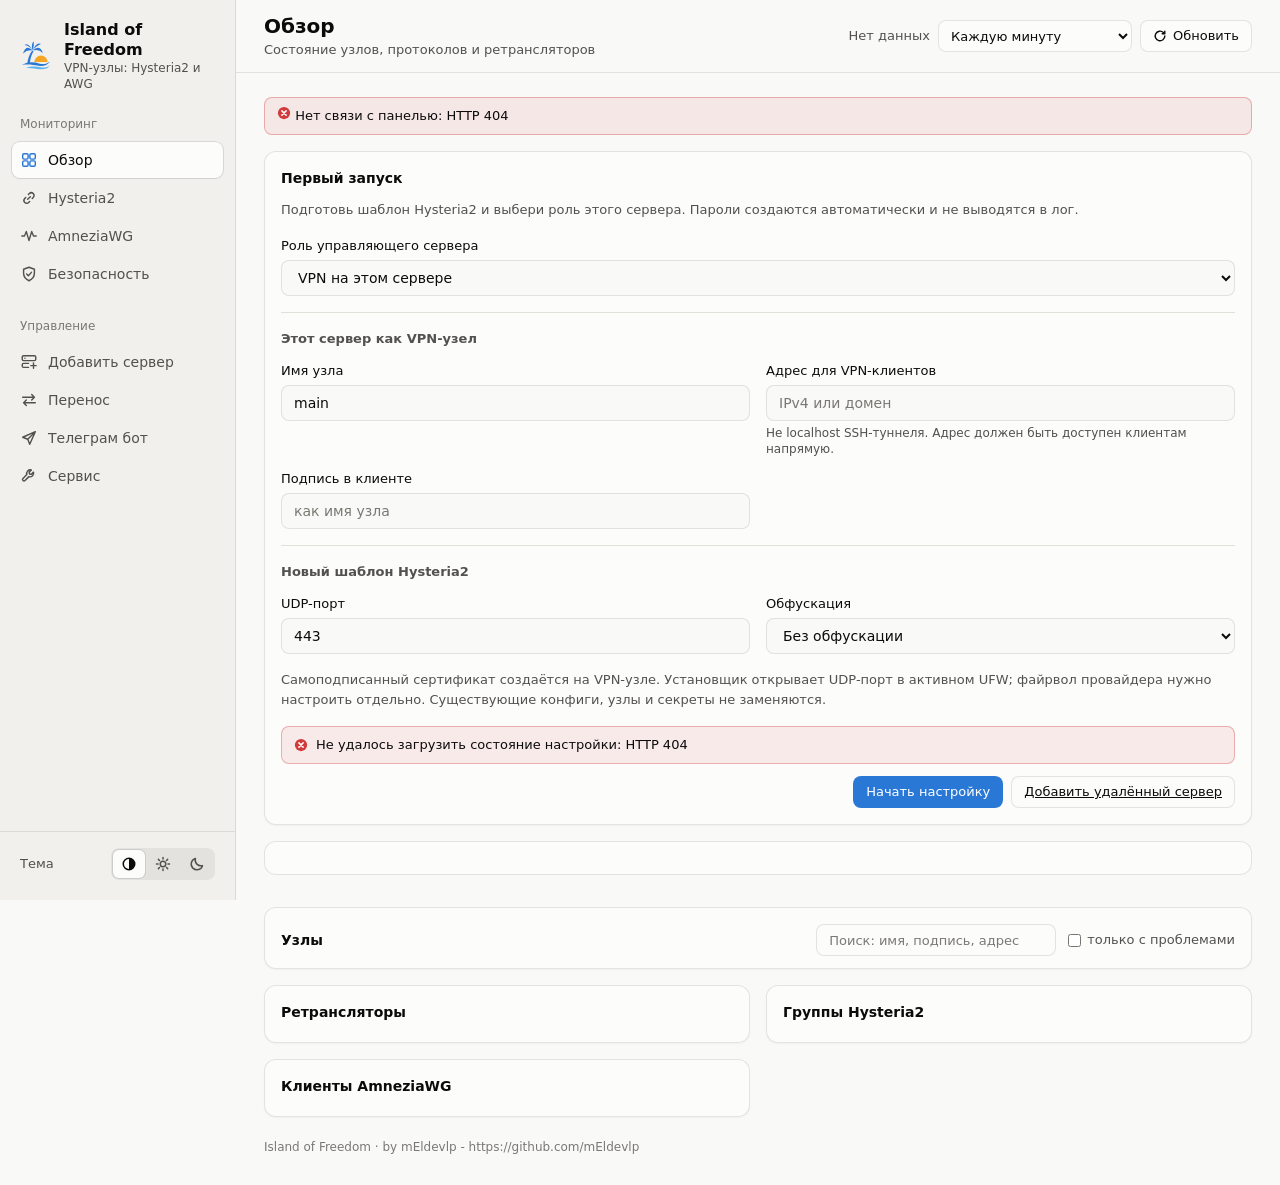
==== commit 3b16a9d1: "awg: автоматическая установка AmneziaWG 2.0 и выдача ключей vpn:// в панели" ====
--- a/web/static/index.html
+++ b/web/static/index.html
@@ -31,6 +31,10 @@
         <a href="hy2.html">
           <svg class="nav-ico" viewBox="0 0 20 20" aria-hidden="true"><path d="M8.5 11.5l3-3M9.3 6.2l1.1-1.1a3 3 0 0 1 4.3 4.3l-1.1 1.1M10.7 13.8l-1.1 1.1a3 3 0 0 1-4.3-4.3l1.1-1.1"/></svg>
           <span>Hysteria2</span>
+        </a>
+        <a href="awg.html">
+          <svg class="nav-ico" viewBox="0 0 20 20" aria-hidden="true"><path d="M2 10h3l2-5 3 10 3-10 2 5h3" fill="none" stroke="currentColor" stroke-width="1.5" stroke-linecap="round" stroke-linejoin="round"/></svg>
+          <span>AmneziaWG</span>
         </a>
         <a href="security.html">
           <svg class="nav-ico" viewBox="0 0 20 20" aria-hidden="true"><path d="M10 2.5l6 2.2v4.5c0 3.7-2.4 6.6-6 8.3-3.6-1.7-6-4.6-6-8.3V4.7zM7.4 10l1.9 1.9 3.4-3.7"/></svg>
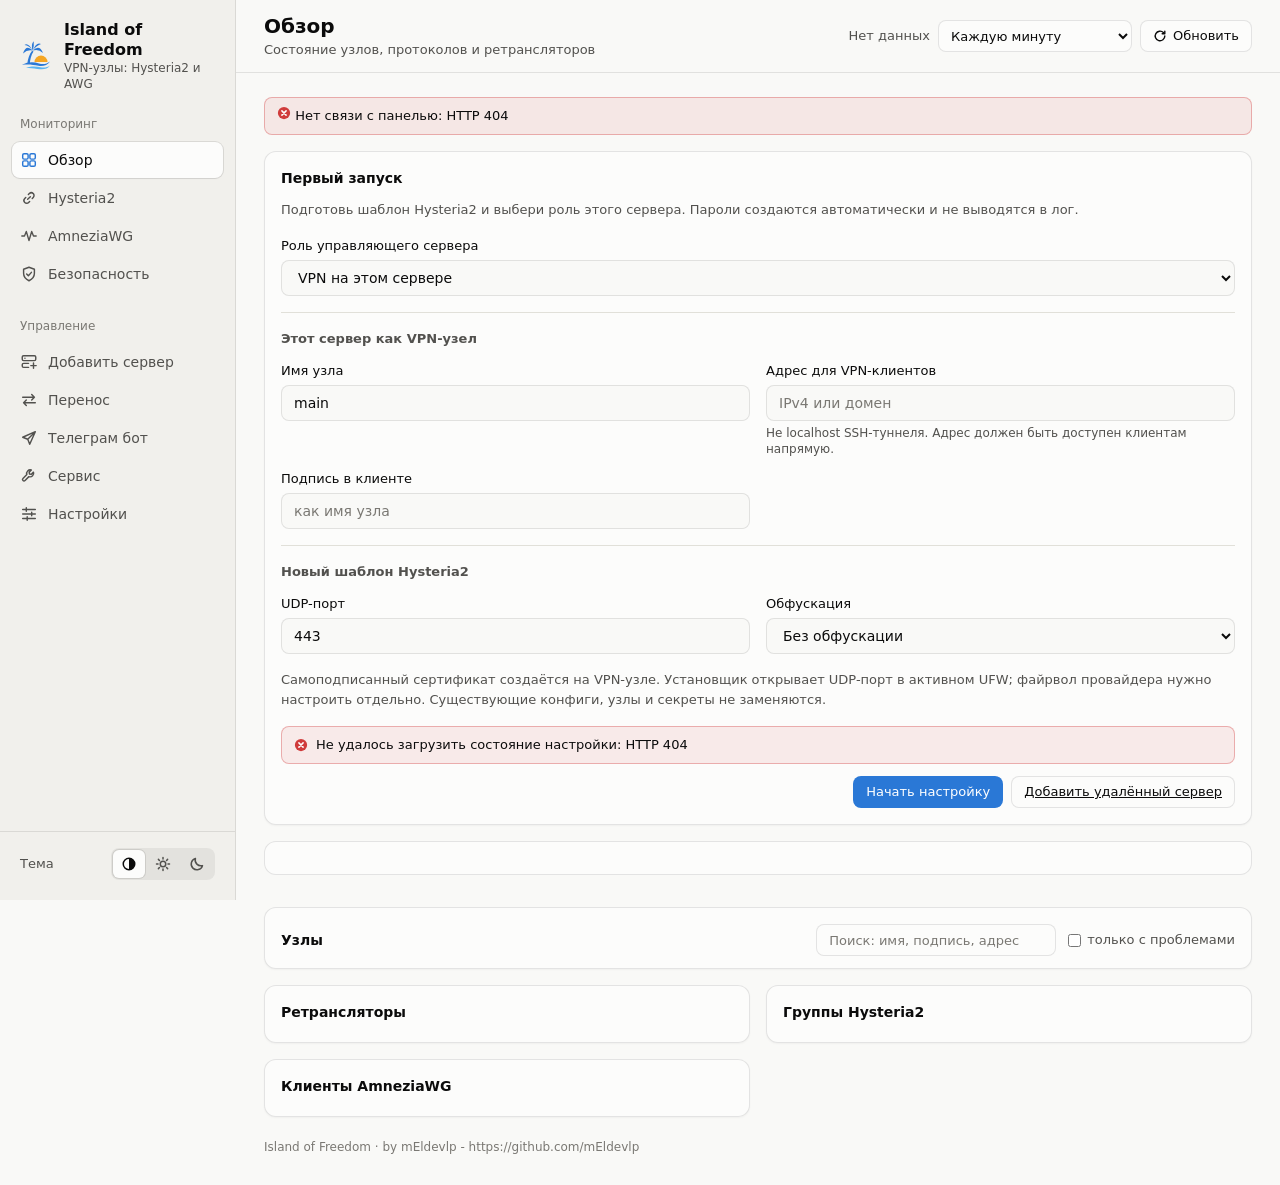
==== commit 709a5134: "iof: авториация, вход по домену" ====
--- a/web/static/index.html
+++ b/web/static/index.html
@@ -57,6 +57,10 @@
         <a href="service.html">
           <svg class="nav-ico" viewBox="0 0 20 20" aria-hidden="true"><path d="M12.6 3.3a4 4 0 0 0-5 5.1l-4.3 4.3a1.6 1.6 0 0 0 2.3 2.3l4.3-4.3a4 4 0 0 0 5.1-5l-2.4 2.4-2.1-.3-.3-2.1z"/></svg>
           <span>Сервис</span>
+        </a>
+        <a href="settings.html">
+          <svg class="nav-ico" viewBox="0 0 20 20" aria-hidden="true"><path d="M3 5h14M3 10h14M3 15h14M7 3v4M13 8v4M8 13v4"/></svg>
+          <span>Настройки</span>
         </a>
       </nav>
       <div class="side-foot">
--- a/web/static/app.css
+++ b/web/static/app.css
@@ -329,11 +329,20 @@
 .nodes th:last-child, .nodes td:last-child { padding-right: 16px; }
 .nodes tbody tr:last-child td { border-bottom: 0; }
 .nodes tbody tr:hover td { background: color-mix(in srgb, var(--surface-2) 60%, transparent); }
+.nodes tr.is-controller { background: color-mix(in srgb, var(--accent) 6%, var(--surface)); }
+.nodes tr.is-controller:is(:hover, :focus-within) { background: color-mix(in srgb, var(--accent) 12%, var(--surface)); }
+.nodes tbody tr.is-controller:hover td { background: none; }
 .nodes tr.is-crit td:first-child { box-shadow: inset 3px 0 0 var(--crit); }
 .nodes tr.is-warn td:first-child { box-shadow: inset 3px 0 0 var(--warn); }
 .nodes .num { text-align: right; }
 .nodes .col-meter { width: 112px; }
-.node-name { font-weight: 500; }
+.node-name { display: flex; align-items: center; gap: 6px; font-weight: 500; }
+@font-face {
+  font-family: "Twemoji Country Flags";
+  src: url("TwemojiCountryFlags.woff2") format("woff2");
+  font-display: block;
+}
+.node-flag { font: 16px/1 "Twemoji Country Flags", sans-serif; }
 .node-cell { display: flex; gap: 8px; align-items: flex-start; }
 .node-cell .ico { margin-top: 3px; }
 .offline { color: var(--ink-2); }
@@ -476,6 +485,14 @@
 .field .hint { margin-top: 4px; font-size: 12px; line-height: 16px; }
 .field [aria-invalid="true"] { border-color: var(--crit); }
 .field-error { margin: 4px 0 0; font-size: 12px; color: var(--crit); font-weight: 500; }
+.login-page { min-height: 100vh; display: grid; place-items: center; padding: 20px; }
+.login-card { width: min(100%, 390px); padding: 24px; }
+.login-card .brand { padding: 0; }
+.login-card h1 { margin: 24px 0 16px; font-size: 22px; }
+.settings-card { max-width: 500px; }
+.password-form { display: grid; gap: 14px; }
+.password-form > .btn { justify-self: start; }
+.password-form .form-error { margin: 0; }
 .input-row { display: flex; gap: 8px; align-items: center; margin-top: 0; }
 .input-row input { flex: 1; }
 .field textarea + .input-row { margin-top: 8px; align-items: flex-start; }
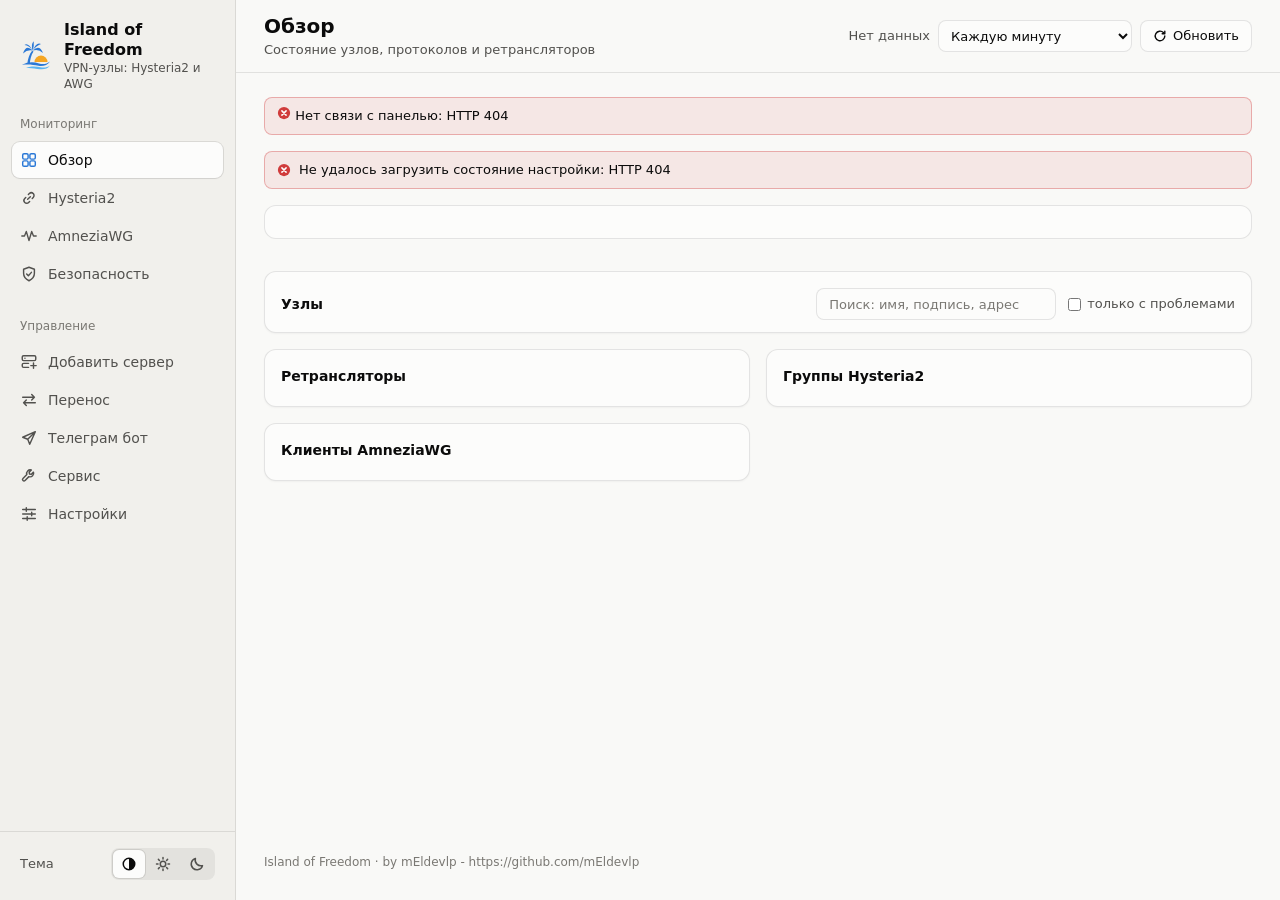
==== commit bce5c75d: "iof-web: добавить скелетоны для асинхронной загрузки" ====
--- a/web/static/index.html
+++ b/web/static/index.html
@@ -107,10 +107,12 @@
         <div id="alert" class="alert" role="alert" hidden></div>
         <div id="migrate-banner" class="note warn banner" role="status" hidden></div>
 
+        <section id="setup-pending" class="card" hidden></section>
+        <div id="setup-load-error" class="form-error banner" role="alert" hidden></div>
         <section id="setup" class="card" hidden>
           <div class="card-head"><h2>Первый запуск</h2></div>
           <form id="setup-form" class="form setup-form">
-            <p id="setup-note" class="hint">Подготовь шаблон Hysteria2 и выбери роль этого сервера. Пароли создаются автоматически и не выводятся в лог.</p>
+            <p id="setup-note" class="hint"><span>Подготовь шаблон Hysteria2 и выбери роль этого сервера. Пароли создаются автоматически и не выводятся в лог.</span></p>
             <div class="field">
               <label for="setup-mode">Роль управляющего сервера</label>
               <select id="setup-mode">
@@ -144,9 +146,9 @@
           <pre id="job-log" class="log" aria-live="polite"></pre>
         </section>
         <div id="overview-content">
-        <section id="health" class="health" aria-live="polite"></section>
-
-        <section id="kpis" class="kpis" aria-label="Сводка"></section>
+        <section id="health" data-skeleton="health" class="health" aria-live="polite"></section>
+
+        <section id="kpis" data-skeleton="kpis" class="kpis" aria-label="Сводка"></section>
 
         <section class="card">
           <div class="card-head">
@@ -156,7 +158,7 @@
               <label class="check"><input id="onlybad" type="checkbox"> только с проблемами</label>
             </div>
           </div>
-          <div class="table-wrap">
+          <div class="table-wrap" data-skeleton="nodes 3">
             <table class="nodes">
               <thead>
                 <tr>
@@ -180,15 +182,15 @@
         <div class="grid3">
           <section class="card">
             <div class="card-head"><h2>Ретрансляторы <span id="relays-count" class="count"></span></h2></div>
-            <div id="relays" class="list"></div>
+            <div id="relays" data-skeleton="list 2" class="list"></div>
           </section>
           <section class="card">
             <div class="card-head"><h2>Группы Hysteria2 <span id="hy2-count" class="count"></span></h2></div>
-            <div id="hy2" class="list"></div>
+            <div id="hy2" data-skeleton="list 2" class="list"></div>
           </section>
           <section class="card">
             <div class="card-head"><h2>Клиенты AmneziaWG <span id="awg-count" class="count"></span></h2></div>
-            <div id="awg" class="list"></div>
+            <div id="awg" data-skeleton="list 2" class="list"></div>
           </section>
         </div>
         </div>
--- a/web/static/app.css
+++ b/web/static/app.css
@@ -495,6 +495,7 @@
 .password-form .form-error { margin: 0; }
 .input-row { display: flex; gap: 8px; align-items: center; margin-top: 0; }
 .input-row input { flex: 1; }
+#bot-server { flex: 1; min-width: 0; }
 .field textarea + .input-row { margin-top: 8px; align-items: flex-start; }
 .file-btn { cursor: pointer; flex: none; }
 .seg {
@@ -720,6 +721,67 @@
   margin: 0 auto; padding: 12px var(--gutter) 28px; font-size: 12px; color: var(--muted);
 }
 
+/* Скелетоны используют существующую раскладку и нейтральные оттенки обеих тем. */
+.skeleton-active > :not(.skeleton-part) { display: none !important; }
+.skeleton-active[data-skeleton^="line"], pre.skeleton-active { font-size: 0; }
+.health.skeleton-active { background: var(--surface); border-color: var(--ring); }
+.skeleton-fill {
+  display: inline-block; max-width: 100%; height: 10px; border-radius: 4px;
+  background: color-mix(in srgb, var(--ink) 12%, transparent);
+}
+.skeleton-slot { display: flex; align-items: center; width: min(100%, 192px); min-width: 0; height: 20px; }
+.skeleton-short { width: 40%; }
+.skeleton-medium { width: 65%; }
+.skeleton-long { width: 88%; }
+.skeleton-full { width: 100%; }
+.skeleton-grow { flex: 1; min-width: 0; }
+.skeleton-sub { height: 16px; }
+.skeleton-track { height: 8px; }
+.skeleton-track .skeleton-fill { height: 4px; }
+[data-skeleton="select"]:has(> select[hidden]) { display: none; }
+.skeleton-heading { height: 24px; }
+.skeleton-value { height: 32px; }
+.skeleton-value .skeleton-fill { height: 21px; }
+.skeleton-button { width: 112px; height: 32px; }
+.skeleton-button .skeleton-fill, .skeleton-field .skeleton-fill { width: 100%; height: 100%; border-radius: 8px; }
+.skeleton-button:has(.skeleton-short) { width: 44px; }
+.skeleton-field { width: 100%; height: 36px; }
+[data-skeleton="server-select"] .skeleton-button:first-child { flex: 1; }
+[data-skeleton="time"] .skeleton-button { width: 88px; }
+.skeleton-switch { width: 32px; height: 20px; flex: none; }
+.skeleton-switch .skeleton-fill { width: 100%; height: 100%; border-radius: 10px; }
+.skeleton-pill { width: 64px; height: 22px; }
+.skeleton-pill .skeleton-fill { width: 100%; height: 100%; }
+.skeleton-summary { display: flex; align-items: center; gap: 8px 16px; padding: 12px 0; }
+.kv dt .skeleton-slot { width: 104px; }
+.kv dd .skeleton-slot { width: min(100%, 220px); }
+.item-head .skeleton-slot:last-child { max-width: 100px; }
+.card-head > .skeleton-slot:last-child:not(:first-child) { max-width: 25%; }
+.nodes .skeleton-slot { width: min(100%, 108px); }
+.nodes .skeleton-sub { margin-top: 2px; }
+.table-wrap.skeleton-active + .empty { display: none; }
+.link-actions .skeleton-button { height: 28px; }
+.skeleton-qr {
+  display: block; width: min(100%, 240px); height: auto; aspect-ratio: 1; border-radius: 8px; margin: 0 auto;
+}
+.skeleton-flag { width: 16px; height: 12px; vertical-align: baseline; }
+.term-box { position: relative; }
+.term-box.skeleton-active > .xterm { display: block !important; visibility: hidden; }
+.term-box .skeleton-part { position: absolute; inset: 0; padding: 8px 12px; pointer-events: none; }
+.term-box .skeleton-slot { width: min(100%, 560px); height: 15px; }
+.term-box .skeleton-fill { background: color-mix(in srgb, var(--term-fg) 18%, transparent); }
+.skeleton-log { margin: 0 16px 16px; padding: 8px 12px; border-radius: 8px; background: var(--surface-2); }
+@media (prefers-reduced-motion: no-preference) {
+  .skeleton-fill { animation: skeleton-pulse 1.6s ease-in-out infinite alternate; }
+}
+@keyframes skeleton-pulse { to { opacity: .55; } }
+@container content (max-width: 600px) {
+  .skeleton-value { height: 28px; }
+  .link-actions .skeleton-button { flex: 1; }
+  .checks .skeleton-summary { flex-wrap: wrap; }
+  .checks .skeleton-summary .skeleton-slot:last-child { flex-basis: 100%; }
+}
+
 /* Узкое окно: меню уезжает за левый край и открывается кнопкой в шапке страницы (common.js) */
 @media (max-width: 960px) {
   .shell { grid-template-columns: minmax(0, 1fr); }
@@ -784,7 +846,7 @@
 @container content (max-width: 900px) {
   .hy2-layout, .add-layout, .grid2 { grid-template-columns: minmax(0, 1fr); }
   .group-body { grid-template-columns: minmax(0, 1fr); }
-  .qr-all { width: auto; max-width: 260px; margin: 0 auto 4px; }
+  .qr-all { width: min(100%, 240px); margin: 0 auto 4px; }
 }
 @container content (max-width: 600px) {
   .kpis { grid-template-columns: repeat(2, minmax(0, 1fr)); gap: 8px; }
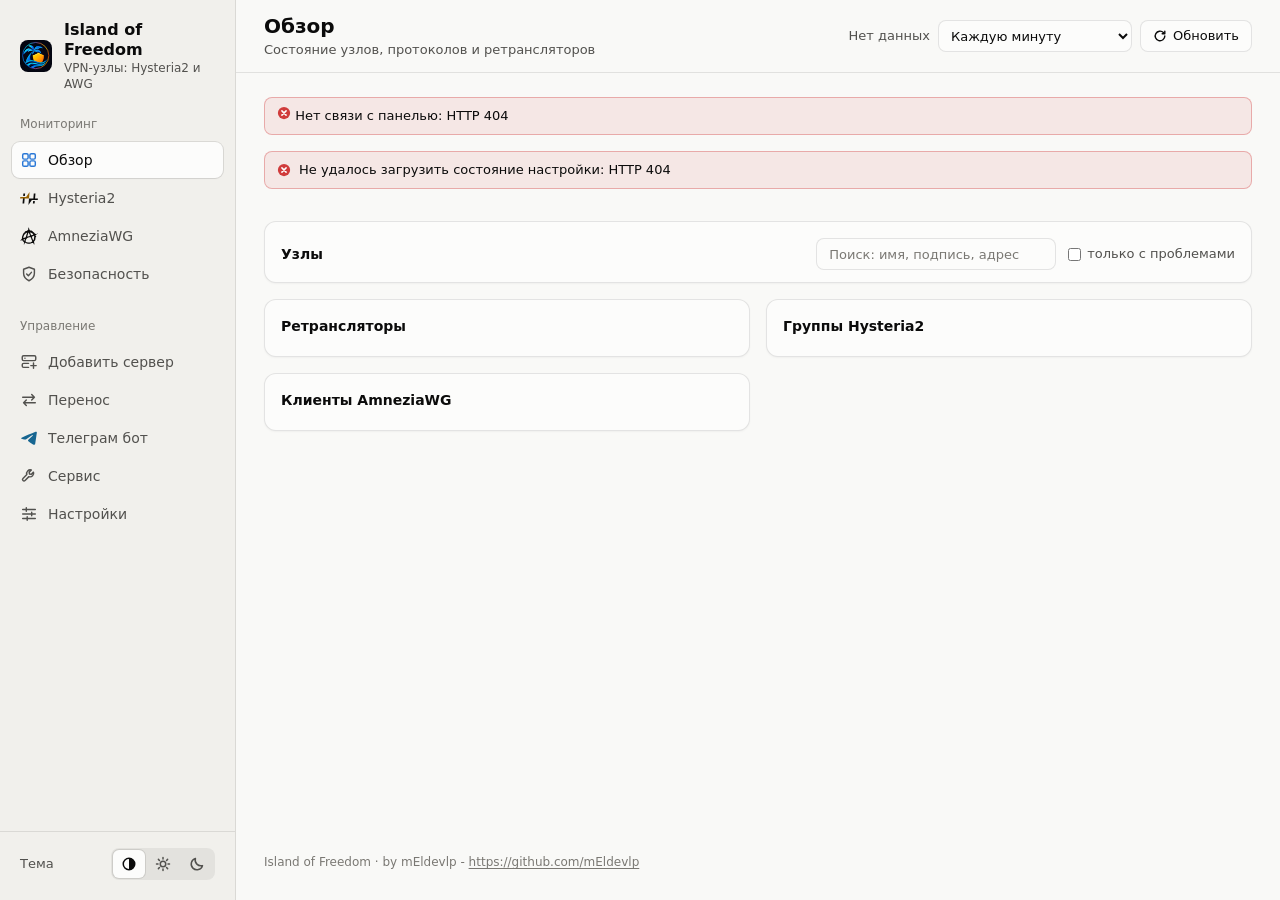
==== commit 37e88ce1: "iof-web: обновить оформление панели и иконки меню Добавить иконки Hysteria2, AmneziaWG и Телеграм бо" ====
--- a/web/static/index.html
+++ b/web/static/index.html
@@ -14,12 +14,7 @@
   <div class="shell">
     <aside id="sidebar" class="sidebar">
       <a class="brand" href="./">
-        <svg class="logo" viewBox="0 0 64 64" aria-hidden="true">
-          <defs><clipPath id="logo-sky"><rect width="64" height="44"/></clipPath></defs>
-          <circle class="logo-sun" cx="42" cy="44" r="13" clip-path="url(#logo-sky)"/>
-          <path class="logo-palm" d="M14.4 48C15.8 37.5 18.6 28.5 24.2 21.4L27 22.8C22.2 30 20.2 39 19.6 48ZM25.5 21Q12 8 6 27Q15 18 25.5 21ZM25.5 21Q39 8 46 26Q37 17 25.5 21ZM25.5 21Q16 4 9 10Q19 11 25.5 21ZM25.5 21Q33 3 42 8Q31 12 25.5 21ZM25.5 21Q21 9 27.5 2.5Q28.5 13 25.5 21ZM4 50C16 43 28 44 38 47C46 49.5 54 48 60 43C55 50.5 46 53 37 51.5C27 50 16 48 4 50Z"/>
-          <path class="logo-wave" d="M12 56C22 52 32 52.5 41 54.5C48 56 55 55 60 51C56 57 48 59.5 40 58.5C31 57.5 22 55 12 56Z"/>
-        </svg>
+        <img class="logo" src="logo-panel.svg" alt="" width="32" height="32">
         <span><b>Island of Freedom</b><small>VPN-узлы: Hysteria2 и AWG</small></span>
       </a>
       <nav class="nav" aria-label="Разделы">
@@ -29,11 +24,11 @@
           <span>Обзор</span>
         </a>
         <a href="hy2.html">
-          <svg class="nav-ico" viewBox="0 0 20 20" aria-hidden="true"><path d="M8.5 11.5l3-3M9.3 6.2l1.1-1.1a3 3 0 0 1 4.3 4.3l-1.1 1.1M10.7 13.8l-1.1 1.1a3 3 0 0 1-4.3-4.3l1.1-1.1"/></svg>
+          <span class="nav-logo nav-logo-hy2" aria-hidden="true"></span>
           <span>Hysteria2</span>
         </a>
         <a href="awg.html">
-          <svg class="nav-ico" viewBox="0 0 20 20" aria-hidden="true"><path d="M2 10h3l2-5 3 10 3-10 2 5h3" fill="none" stroke="currentColor" stroke-width="1.5" stroke-linecap="round" stroke-linejoin="round"/></svg>
+          <span class="nav-logo nav-logo-amnezia" aria-hidden="true"></span>
           <span>AmneziaWG</span>
         </a>
         <a href="security.html">
@@ -51,7 +46,7 @@
           <span id="nav-migrate" class="nav-badge" hidden></span>
         </a>
         <a href="bot.html">
-          <svg class="nav-ico" viewBox="0 0 20 20" aria-hidden="true"><path d="M17 3L3 9.2l5.6 2.2L10.8 17zM8.6 11.4L17 3"/></svg>
+          <span class="nav-logo nav-logo-tg" aria-hidden="true"></span>
           <span>Телеграм бот</span>
         </a>
         <a href="service.html">
@@ -146,8 +141,6 @@
           <pre id="job-log" class="log" aria-live="polite"></pre>
         </section>
         <div id="overview-content">
-        <section id="health" data-skeleton="health" class="health" aria-live="polite"></section>
-
         <section id="kpis" data-skeleton="kpis" class="kpis" aria-label="Сводка"></section>
 
         <section class="card">
@@ -196,9 +189,7 @@
         </div>
       </main>
 
-      <footer class="foot">
-        Island of Freedom · by mEldevlp - https://github.com/mEldevlp
-      </footer>
+      <footer class="foot">Island of Freedom · by mEldevlp - <a href="https://github.com/mEldevlp">https://github.com/mEldevlp</a></footer>
     </div>
   </div>
 </body>
--- a/web/static/app.css
+++ b/web/static/app.css
@@ -7,6 +7,9 @@
   --surface-2: #f3f2ee;
   --side: #f1f0ec;
   --side-on: #fcfcfb;
+  --nav-logo-hy2: url("hy2-light-logo.svg");
+  --nav-logo-amnezia: url("amnezia-light-logo.svg");
+  --nav-logo-tg: url("tg-light-logo.svg");
   --ink: #0b0b0b;
   --ink-2: #52514e;
   --muted: #7a7873;
@@ -31,9 +34,6 @@
   --term-fg: #f0efec;
   --term-cursor: #f0efec;
   --term-sel: rgba(57, 135, 229, 0.4);
-  /* Логотип: пальма и верхняя волна — --accent, солнце и нижняя волна одинаковы в обеих темах */
-  --logo-sun: #f5a623;
-  --logo-wave: #5ab4f0;
   /* Каркас: ширина бокового меню, поля и ширина содержимого */
   --side-w: 236px;
   --gutter: 28px;
@@ -47,6 +47,9 @@
     --surface-2: #222220;
     --side: #131312;
     --side-on: #262624;
+    --nav-logo-hy2: url("hy2-dark-logo.svg");
+    --nav-logo-amnezia: url("amnezia-dark-logo.svg");
+    --nav-logo-tg: url("tg-dark-logo.svg");
     --ink: #f0efec;
     --ink-2: #c3c2b7;
     --muted: #8f8d87;
@@ -72,6 +75,9 @@
   --surface-2: #222220;
   --side: #131312;
   --side-on: #262624;
+  --nav-logo-hy2: url("hy2-dark-logo.svg");
+  --nav-logo-amnezia: url("amnezia-dark-logo.svg");
+  --nav-logo-tg: url("tg-dark-logo.svg");
   --ink: #f0efec;
   --ink-2: #c3c2b7;
   --muted: #8f8d87;
@@ -123,10 +129,7 @@
   padding: 20px 20px 12px;
   color: inherit; text-decoration: none;
 }
-.logo { width: 32px; height: 32px; flex: none; }
-.logo-palm { fill: var(--accent); }
-.logo-sun { fill: var(--logo-sun); }
-.logo-wave { fill: var(--logo-wave); }
+.logo { width: 32px; height: 32px; flex: none; object-fit: contain; border-radius: 8px; }
 .brand b { display: block; font-size: 16px; font-weight: 600; line-height: 20px; }
 .brand small { display: block; font-size: 12px; line-height: 16px; color: var(--ink-2); }
 
@@ -141,11 +144,15 @@
 }
 .nav a:hover { background: color-mix(in srgb, var(--ink) 5%, transparent); color: var(--ink); }
 .nav a[aria-current] { background: var(--side-on); color: var(--ink); box-shadow: 0 0 0 1px var(--ring), var(--shadow); }
+.nav-ico, .nav-logo { width: 18px; height: 18px; flex: none; }
 .nav-ico {
-  width: 18px; height: 18px; flex: none;
   fill: none; stroke: currentColor; stroke-width: 1.6; stroke-linecap: round; stroke-linejoin: round;
 }
 .nav a[aria-current] .nav-ico { color: var(--accent); }
+.nav-logo { background: center / contain no-repeat; }
+.nav-logo-hy2 { background-image: var(--nav-logo-hy2); }
+.nav-logo-amnezia { background-image: var(--nav-logo-amnezia); }
+.nav-logo-tg { background-image: var(--nav-logo-tg); }
 /* Отметка у пункта меню, например «идёт» у переноса */
 .nav-badge {
   margin-left: auto; padding: 0 6px; border-radius: 4px;
@@ -280,6 +287,9 @@
 .health.good { background: var(--good-bg); border-color: color-mix(in srgb, var(--good) 30%, transparent); }
 .health.crit { background: var(--crit-bg); border-color: color-mix(in srgb, var(--crit) 35%, transparent); }
 .health.warn { background: var(--warn-bg); border-color: color-mix(in srgb, var(--warn) 45%, transparent); }
+/* Только сводка отдельного узла: аудит и состояние бота сохраняют сплошную подложку. */
+.node-health.crit { background: linear-gradient(to right, var(--crit-bg), transparent 25%) var(--surface); }
+.node-health.warn { background: linear-gradient(to right, var(--warn-bg), transparent 25%) var(--surface); }
 .health .big-ico { width: 24px; height: 24px; flex: none; }
 .health h2 { font-size: 16px; font-weight: 600; line-height: 24px; }
 .health .sub { color: var(--ink-2); font-size: 13px; }
@@ -328,10 +338,12 @@
 .nodes th:first-child, .nodes td:first-child { padding-left: 16px; }
 .nodes th:last-child, .nodes td:last-child { padding-right: 16px; }
 .nodes tbody tr:last-child td { border-bottom: 0; }
-.nodes tbody tr:hover td { background: color-mix(in srgb, var(--surface-2) 60%, transparent); }
-.nodes tr.is-controller { background: color-mix(in srgb, var(--accent) 6%, var(--surface)); }
-.nodes tr.is-controller:is(:hover, :focus-within) { background: color-mix(in srgb, var(--accent) 12%, var(--surface)); }
-.nodes tbody tr.is-controller:hover td { background: none; }
+.nodes tbody tr:is(:hover, :focus-within) { background-color: color-mix(in srgb, var(--surface-2) 60%, transparent); }
+.nodes tr.is-controller { background-color: color-mix(in srgb, var(--accent) 6%, var(--surface)); }
+.nodes tr.is-controller:is(:hover, :focus-within) { background-color: color-mix(in srgb, var(--accent) 12%, var(--surface)); }
+/* Подложка одна на всю строку: постепенно исчезает на первой четверти ширины. */
+.nodes tr.is-crit { background-image: linear-gradient(to right, var(--crit-bg), transparent 25%); }
+.nodes tr.is-warn { background-image: linear-gradient(to right, var(--warn-bg), transparent 25%); }
 .nodes tr.is-crit td:first-child { box-shadow: inset 3px 0 0 var(--crit); }
 .nodes tr.is-warn td:first-child { box-shadow: inset 3px 0 0 var(--warn); }
 .nodes .num { text-align: right; }
@@ -343,6 +355,9 @@
   font-display: block;
 }
 .node-flag { font: 16px/1 "Twemoji Country Flags", sans-serif; }
+.node-status { white-space: normal; }
+.node-status .st { align-items: baseline; white-space: normal; }
+.node-status .ico { align-self: flex-start; margin-top: 2px; }
 .node-cell { display: flex; gap: 8px; align-items: flex-start; }
 .node-cell .ico { margin-top: 3px; }
 .offline { color: var(--ink-2); }
@@ -485,7 +500,8 @@
 .field .hint { margin-top: 4px; font-size: 12px; line-height: 16px; }
 .field [aria-invalid="true"] { border-color: var(--crit); }
 .field-error { margin: 4px 0 0; font-size: 12px; color: var(--crit); font-weight: 500; }
-.login-page { min-height: 100vh; display: grid; place-items: center; padding: 20px; }
+.login-page { min-height: 100vh; display: grid; grid-template-rows: 1fr auto; place-items: center; padding: 20px; }
+.login-page > .foot { text-align: center; padding: 16px 0 0; }
 .login-card { width: min(100%, 390px); padding: 24px; }
 .login-card .brand { padding: 0; }
 .login-card h1 { margin: 24px 0 16px; font-size: 22px; }
@@ -495,7 +511,10 @@
 .password-form .form-error { margin: 0; }
 .input-row { display: flex; gap: 8px; align-items: center; margin-top: 0; }
 .input-row input { flex: 1; }
-#bot-server { flex: 1; min-width: 0; }
+.bot-server-form { padding: 0 16px 16px; }
+.bot-server-form .input-row { flex-wrap: wrap; align-items: stretch; }
+.bot-server-form .btn { flex: none; }
+#bot-server { flex: 1 1 180px; min-width: 0; }
 .field textarea + .input-row { margin-top: 8px; align-items: flex-start; }
 .file-btn { cursor: pointer; flex: none; }
 .seg {
@@ -603,7 +622,13 @@
 /* Страница «Безопасность». Сводка блока — .health внутри карточки. Строка проверки: оценка,
    название, значение; раскрывается в «почему это важно», значения по узлам и «как исправить».
    Колонка оценки 112px, содержимое раскрытой строки начинается под названием */
-.card > .health { margin: 0 16px 16px; padding: 12px 16px; border-radius: 8px; }
+.card > .health, .security-fold > .health { margin: 0 16px 16px; padding: 12px 16px; border-radius: 8px; }
+/* Секции закрыты при входе; их оболочка не заменяется при обновлении результатов. */
+.security-fold > summary { display: flex; align-items: center; gap: 12px; padding: 16px; cursor: pointer; list-style: none; border-radius: 12px; }
+.security-fold > summary::-webkit-details-marker { display: none; }
+.security-fold > summary::before { content: ""; width: 6px; height: 6px; flex: none; border: solid var(--ink-2); border-width: 0 2px 2px 0; transform: rotate(-45deg); }
+.security-fold[open] > summary::before { transform: rotate(45deg); }
+.security-fold > .card-head { padding-top: 0; justify-content: flex-end; }
 .check-group { margin: 0; padding: 8px 16px 8px; font-size: 13px; font-weight: 600; color: var(--ink-2); }
 .checks summary { align-items: baseline; }
 .checks summary .st { flex: 0 0 112px; }
@@ -720,6 +745,9 @@
   width: 100%; max-width: calc(var(--wrap) + 2 * var(--gutter));
   margin: 0 auto; padding: 12px var(--gutter) 28px; font-size: 12px; color: var(--muted);
 }
+
+.foot a { color: inherit; text-underline-offset: 2px; overflow-wrap: anywhere; }
+.foot a:hover { color: var(--accent); }
 
 /* Скелетоны используют существующую раскладку и нейтральные оттенки обеих тем. */
 .skeleton-active > :not(.skeleton-part) { display: none !important; }
